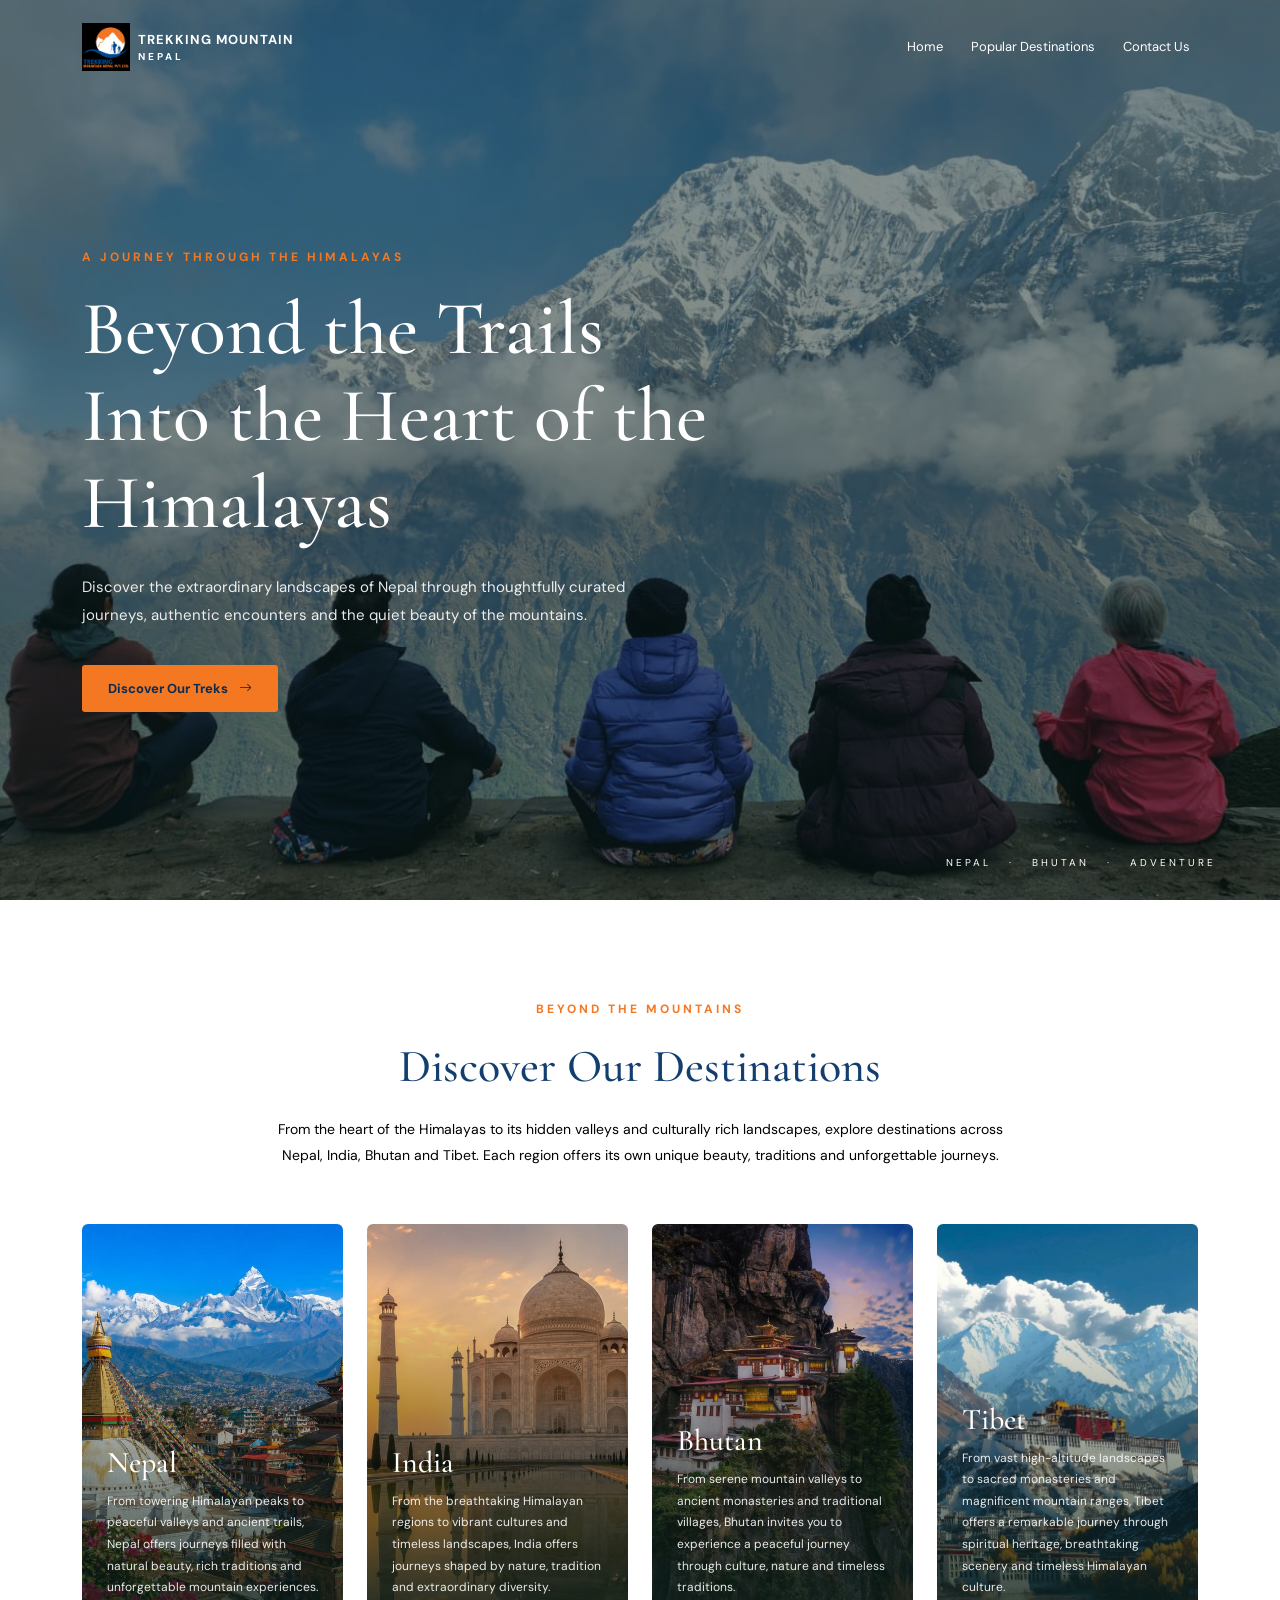
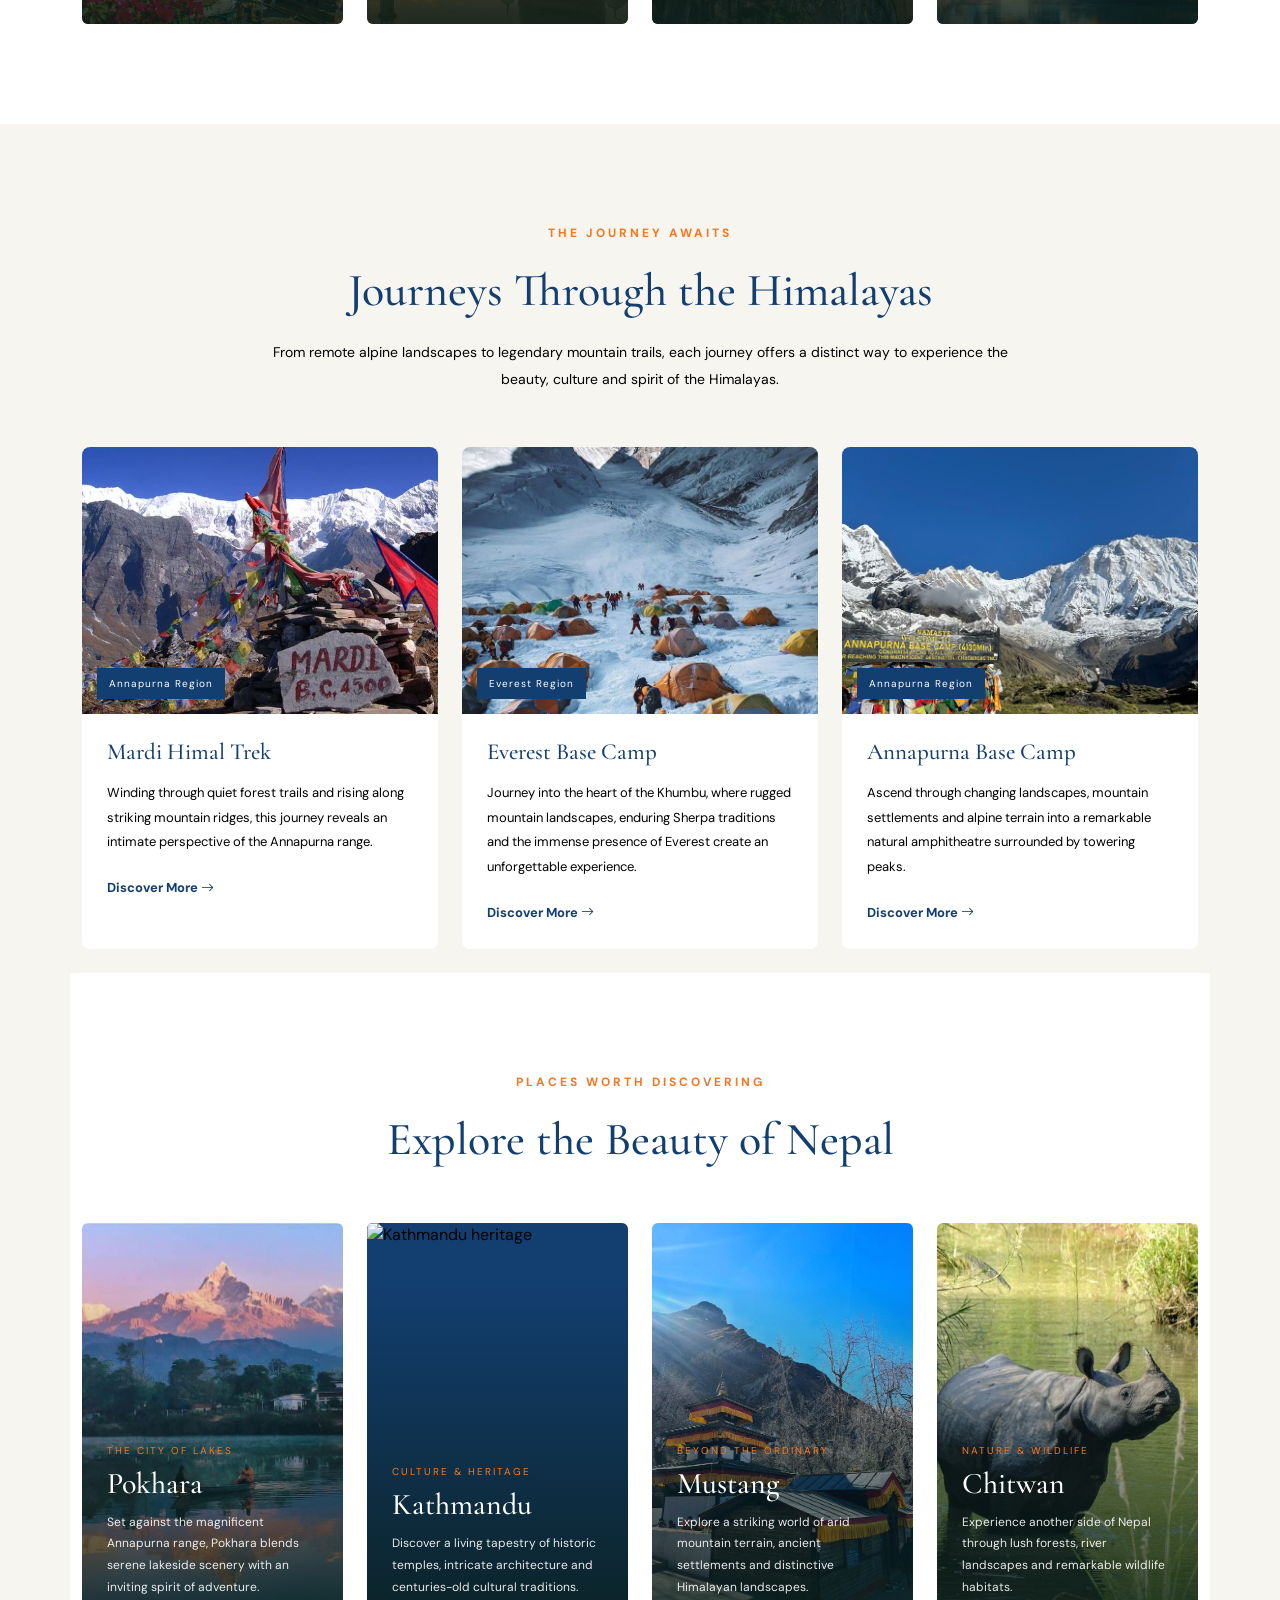
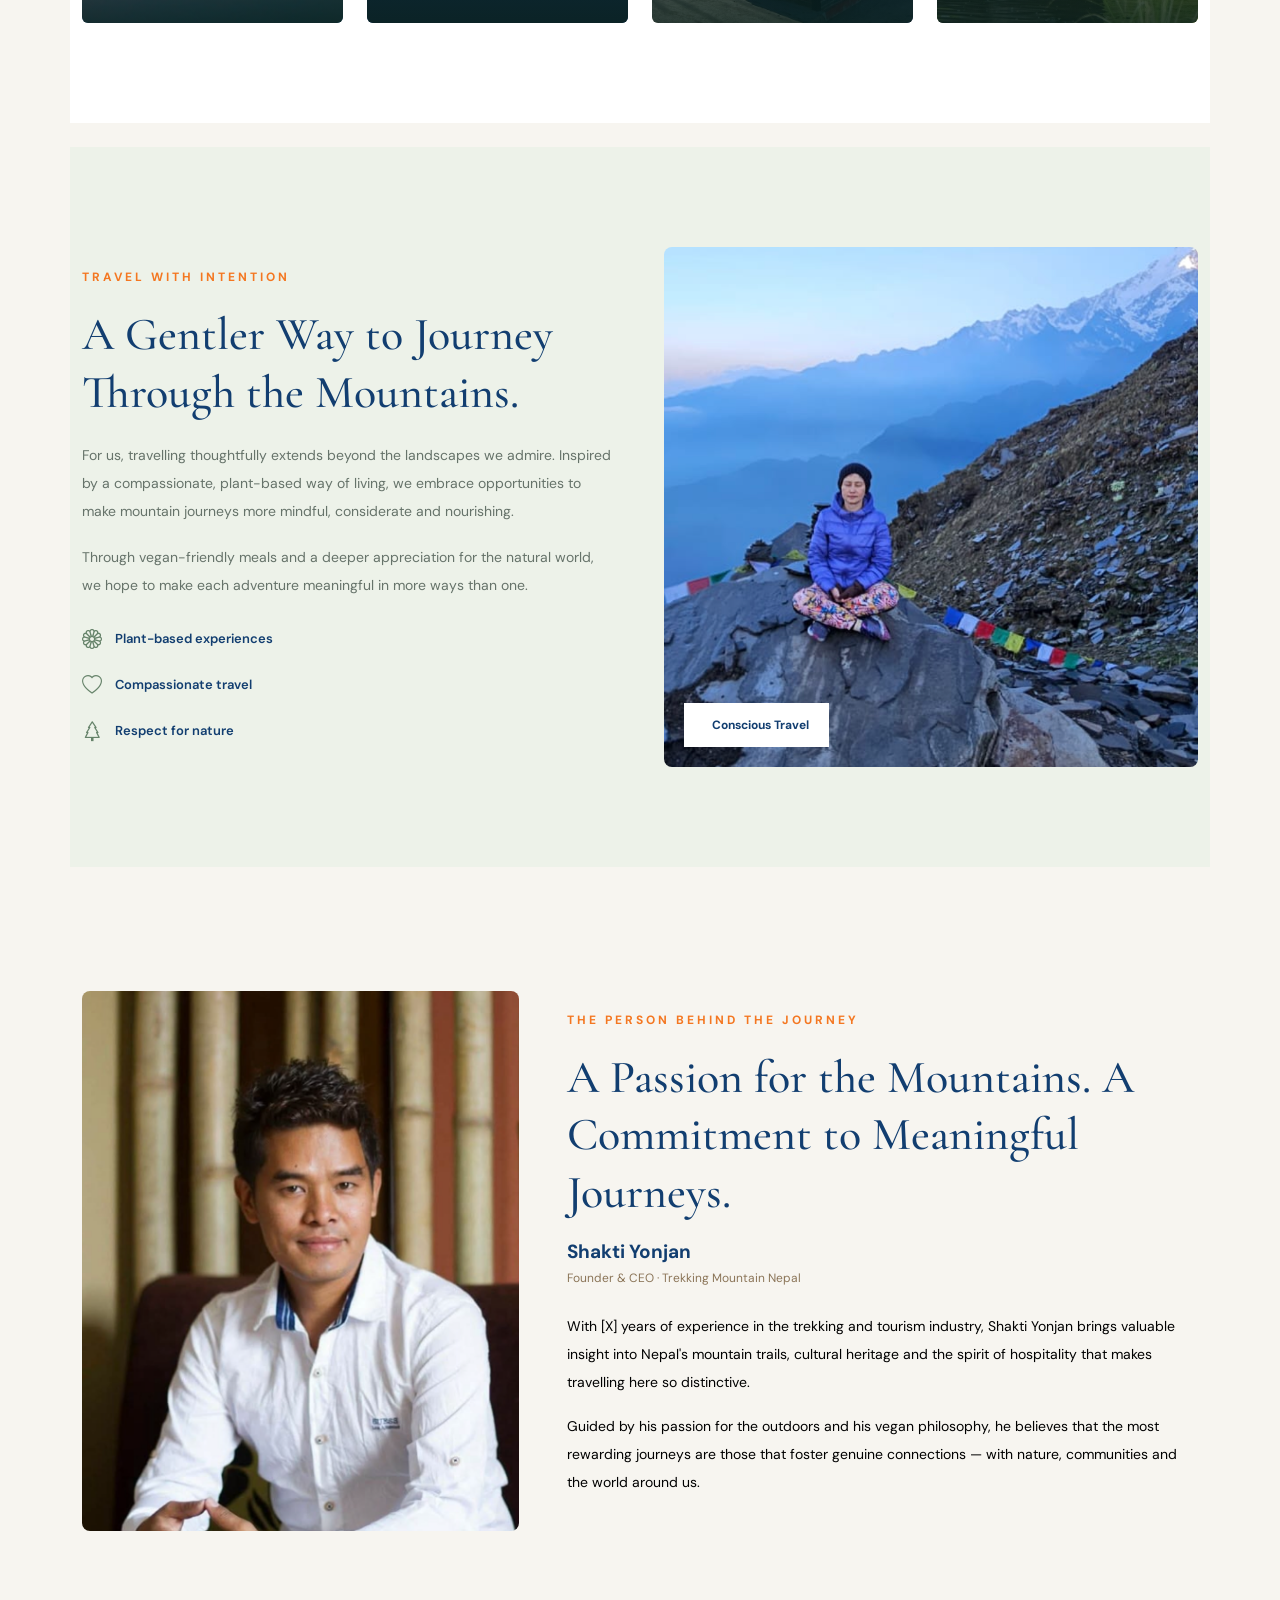
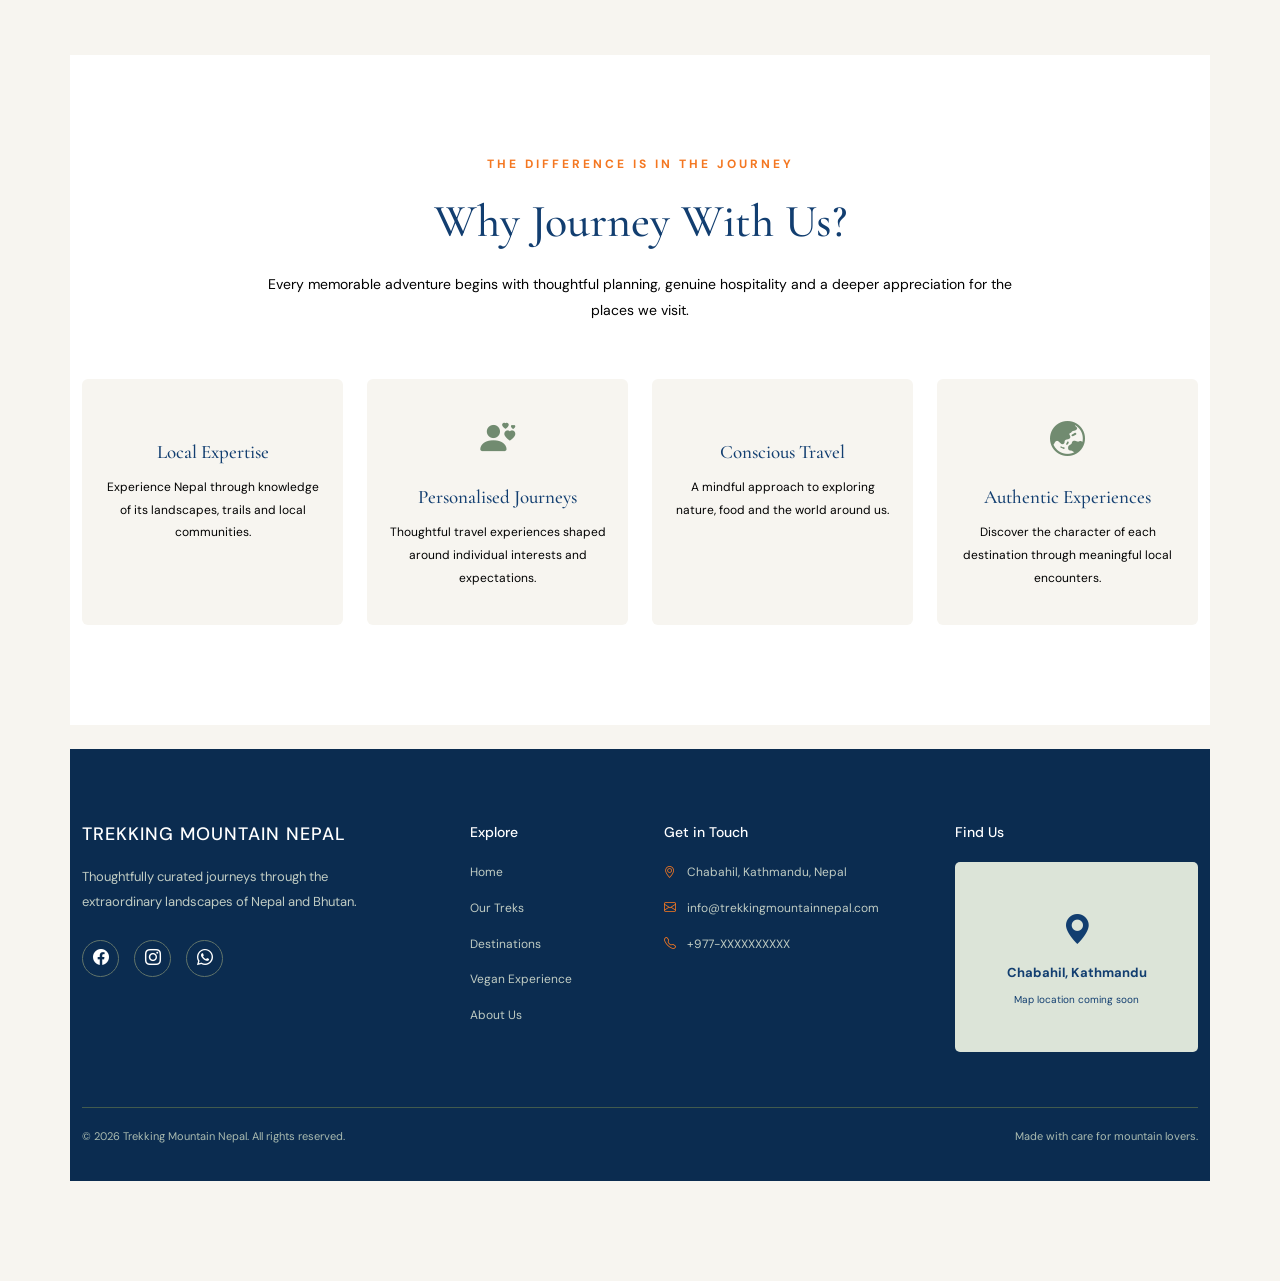
==== index.html @ 205a2567 "feat: Home page and destination page added" ====
<!DOCTYPE html>
<html lang="en">
<head>
    <meta charset="UTF-8">
    <meta name="viewport" content="width=device-width, initial-scale=1.0">

    <title>Trekking Mountain Nepal | Himalayan Adventures</title>

    <!-- Google Fonts -->
    <link rel="preconnect" href="https://fonts.googleapis.com">
    <link rel="preconnect" href="https://fonts.gstatic.com" crossorigin>

    <!-- <link href="https://fonts.googleapis.com/css2?family=Lora:ital,wght@0,400;0,500;0,600;0,700;1,400&family=Source+Sans+3:wght@400;500;600;700&display=swap" rel="stylesheet"> -->
    <link href="https://fonts.googleapis.com/css2?family=Cormorant+Garamond:wght@400;500;600;700&family=DM+Sans:wght@400;500;600;700&display=swap" rel="stylesheet">
    <!-- Bootstrap CSS -->
    <link href="https://cdn.jsdelivr.net/npm/bootstrap@5.3.3/dist/css/bootstrap.min.css" rel="stylesheet">

    <!-- Bootstrap Icons -->
    <link href="https://cdn.jsdelivr.net/npm/bootstrap-icons@1.11.3/font/bootstrap-icons.min.css" rel="stylesheet">

    <!-- Custom CSS -->
    <link rel="stylesheet" href="style.css">
</head>

<body>

    <!-- ================= NAVBAR ================= -->

    <nav class="navbar navbar-expand-lg main-navbar fixed-top">
        <div class="container">

            <!-- Logo -->
            <a class="navbar-brand d-flex align-items-center gap-2" href="#home">

                <!-- Replace this image with your logo -->
                <img src="images/logo.png"
                     alt="Trekking Mountain Nepal logo"
                     class="navbar-logo"
                     onerror="this.style.display='none'">

                <div class="brand-text">
                    <span>TREKKING MOUNTAIN</span>
                    <small>NEPAL</small>
                </div>

            </a>

            <!-- Mobile navbar button -->
            <button class="navbar-toggler"
                    type="button"
                    data-bs-toggle="collapse"
                    data-bs-target="#navbarMenu"
                    aria-controls="navbarMenu"
                    aria-expanded="false"
                    aria-label="Toggle navigation">

                <span class="navbar-toggler-icon"></span>

            </button>

            <!-- Navbar links -->
            <div class="collapse navbar-collapse" id="navbarMenu">

                <ul class="navbar-nav ms-auto align-items-lg-center">

                    <li class="nav-item">
                        <a class="nav-link" href="#home">Home</a>
                    </li>

                    <li class="nav-item">
                        <a class="nav-link" href="/destinations.html">Popular Destinations</a>
                    </li>

                    <!-- <li class="nav-item">
                        <a class="nav-link" href="#vegan">Vegan Experience</a>
                    </li> -->

                    <!-- <li class="nav-item">
                        <a class="nav-link" href="#about">About</a>
                    </li> -->

                    <li class="nav-item">
                        <a class="nav-link" href="#contact">Contact Us</a>
                    </li>

                </ul>

            </div>

        </div>
    </nav>


    <!-- ================= HERO SECTION ================= -->

    <section class="hero-section" id="home">

        <!-- Hero background image is controlled from style.css -->

        <!-- Moving clouds -->
        <div class="cloud cloud-one"></div>
        <div class="cloud cloud-two"></div>
        <div class="cloud cloud-three"></div>

        <div class="hero-content container">

            <p class="hero-subtitle">
                A JOURNEY THROUGH THE HIMALAYAS
            </p>

            <h1>
                Beyond the Trails<br>
                Into the Heart of the Himalayas
            </h1>

            <p class="hero-description">
                Discover the extraordinary landscapes of Nepal through
                thoughtfully curated journeys, authentic encounters
                and the quiet beauty of the mountains.
            </p>

            <a href="#treks" class="btn hero-button">
                Discover Our Treks
                <i class="bi bi-arrow-right"></i>
            </a>

        </div>

        <div class="hero-bottom-text">
            NEPAL &nbsp; · &nbsp; BHUTAN &nbsp; · &nbsp; ADVENTURE
        </div>

    </section>

    <!-- ================= Countries ================= -->

    <section class="section-padding destinations-section" id="destinations">

        <div class="container">

            <div class="section-heading text-center">

                <p class="section-label">BEYOND THE MOUNTAINS </p>

                <h2>Discover Our Destinations</h2>

                 <p class="section-description">
                  From the heart of the Himalayas to its hidden valleys and culturally rich landscapes, explore destinations across Nepal, India, Bhutan and Tibet. Each region offers its own unique beauty, traditions and unforgettable journeys.

            </div>


            <div class="row g-4">

                <!-- Pokhara -->

                <div class="col-md-6 col-lg-3">
                    <div class="destination-card">

                        <img src="/images/nepal.jpg"
                             alt="Pokhara Nepal">

                        <div class="destination-overlay">
                            <!-- <span>THE LAND OF THE HIMALAYAS</span> -->
                            <h3>Nepal</h3>
                            <p>
                                From towering Himalayan peaks to peaceful valleys and ancient trails, Nepal offers journeys filled with natural beauty, rich traditions and unforgettable mountain experiences.

                            </p>
                        </div>

                    </div>
                </div>


                <!-- India -->

                <div class="col-md-6 col-lg-3">
                    <div class="destination-card">

                        <img src="/images/india.jpg"
                             alt="Kathmandu heritage">

                        <div class="destination-overlay">
                            <!-- <span>A LAND OF DIVERSE LANDSCAPES</span> -->
                            <h3>India</h3>
                            <p>
                              From the breathtaking Himalayan regions to vibrant cultures and timeless landscapes, India offers journeys shaped by nature, tradition and extraordinary diversity.
                            </p>
                        </div>

                    </div>
                </div>


                <!-- Bhutan -->

                <div class="col-md-6 col-lg-3">
                    <div class="destination-card">

                        <img src="/images/tigernest.jpg"
                             alt="Mustang landscape">

                        <div class="destination-overlay">
                            <!-- <span>THE KINGDOM OF HAPPINESS</span> -->
                            <h3>Bhutan</h3>
                            <p>
                                From serene mountain valleys to ancient monasteries and traditional villages, Bhutan invites you to experience a peaceful journey through culture, nature and timeless traditions.
                            </p>
                        </div>

                    </div>
                </div>


                <!-- Tibet -->

                <div class="col-md-6 col-lg-3">
                    <div class="destination-card">

                        <img src="/images/tibet.jpg"
                             alt="Tibet landscape">

                        <div class="destination-overlay">
                            <!-- <span>THE ROOF OF THE WORLD</span> -->
                            <h3>Tibet</h3>
                            <p>
                                From vast high-altitude landscapes to sacred monasteries and magnificent mountain ranges, Tibet offers a remarkable journey through spiritual heritage, breathtaking scenery and timeless Himalayan culture.
                            </p>
                        </div>

                    </div>
                </div>

            </div>

        </div>

    </section>

    <!-- ================= TREKKING ROUTES ================= -->

    <section class="section-padding" id="treks">

        <div class="container">

            <div class="section-heading text-center">

                <p class="section-label">THE JOURNEY AWAITS</p>

                <h2>Journeys Through the Himalayas</h2>

                <p class="section-description">
                    From remote alpine landscapes to legendary mountain trails,
                    each journey offers a distinct way to experience the beauty,
                    culture and spirit of the Himalayas.
                </p>

            </div>


            <!-- Trek cards -->

            <div class="row g-4">

                <!-- Mardi Himal -->

                <div class="col-md-6 col-lg-4">
                    <div class="trek-card">
                        <!-- <div class="image" -->
                          
                             <div class="image-wrapper">
                            <img src="/images/mardibc.jpg"
                                 alt="Mardi Himal trekking landscape">
                            <span class="image-tag">Annapurna Region</span>
                            </div>  
                            
                        <div class="trek-content">
                            <h3>Mardi Himal Trek</h3>
                            <p>
                                Winding through quiet forest trails and rising
                                along striking mountain ridges, this journey
                                reveals an intimate perspective of the
                                Annapurna range.
                            </p>
                            <a href="destinations.html" class="text-link">
                                Discover More <i class="bi bi-arrow-right"></i>
                            </a>
                        </div>

                    </div>
                </div>


                <!-- Everest Base Camp -->

                <div class="col-md-6 col-lg-4">
                    <div class="trek-card">

                        <div class="image-wrapper">
                            <img src="/images/everstbc.jpg"
                                 alt="Everest Base Camp mountains">
                            <span class="image-tag">Everest Region</span>
                        </div>

                        <div class="trek-content">
                            <h3>Everest Base Camp</h3>
                            <p>
                                Journey into the heart of the Khumbu, where
                                rugged mountain landscapes, enduring Sherpa
                                traditions and the immense presence of Everest
                                create an unforgettable experience.
                            </p>
                            <a href="destinations.html" class="text-link">
                                Discover More <i class="bi bi-arrow-right"></i>
                            </a>
                        </div>

                    </div>
                </div>


                <!-- Annapurna Base Camp -->

                <div class="col-md-6 col-lg-4">
                    <div class="trek-card">

                        <div class="image-wrapper">
                            <img src="/images//abc.jpg"
                                 alt="Annapurna Base Camp mountains">
                            <span class="image-tag">Annapurna Region</span>
                        </div>

                        <div class="trek-content">
                            <h3>Annapurna Base Camp</h3>
                            <p>
                                Ascend through changing landscapes, mountain
                                settlements and alpine terrain into a remarkable
                                natural amphitheatre surrounded by towering peaks.
                            </p>
                            <a href="destinations.html" class="text-link">
                                Discover More <i class="bi bi-arrow-right"></i>
                            </a>
                        </div>

                    </div>
                </div>


                <!-- Langtang Valley

                <div class="col-md-6 col-lg-4">
                    <div class="trek-card">

                        <div class="image-wrapper">
                            <img src="https://images.unsplash.com/photo-1470770841072-f978cf4d019e?w=900"
                                 alt="Langtang Valley landscape">
                            <span class="image-tag">Langtang Region</span>
                        </div>

                        <div class="trek-content">
                            <h3>Langtang Valley</h3>
                            <p>
                                Follow trails through alpine meadows, traditional
                                settlements and dramatic mountain scenery in
                                one of Nepal's most captivating trekking regions.
                            </p>
                            <a href="#contact" class="text-link">
                                Discover More <i class="bi bi-arrow-right"></i>
                            </a>
                        </div>

                    </div>
                </div>


                 Ghorepani Poon Hill 

                <div class="col-md-6 col-lg-4">
                    <div class="trek-card">

                        <div class="image-wrapper">
                            <img src="https://images.unsplash.com/photo-1500530855697-b586d89ba3ee?w=900"
                                 alt="Poon Hill mountain scenery">
                            <span class="image-tag">Annapurna Region</span>
                        </div>

                        <div class="trek-content">
                            <h3>Ghorepani Poon Hill</h3>
                            <p>
                                Wander through rhododendron forests and charming
                                mountain villages before witnessing the first
                                light illuminate the Himalayan horizon.
                            </p>
                            <a href="#contact" class="text-link">
                                Discover More <i class="bi bi-arrow-right"></i>
                            </a>
                        </div>

                    </div>
                </div>


                Gokyo Lakes 

                <div class="col-md-6 col-lg-4">
                    <div class="trek-card">

                        <div class="image-wrapper">
                            <img src="https://images.unsplash.com/photo-1501785888041-af3ef285b470?w=900"
                                 alt="Beautiful alpine lake landscape">
                            <span class="image-tag">Everest Region</span>
                        </div>

                        <div class="trek-content">
                            <h3>Gokyo Lakes</h3>
                            <p>
                                Discover a remarkable collection of turquoise
                                alpine lakes, glacial landscapes and magnificent
                                panoramas in the heart of the Everest region.
                            </p>
                            <a href="#contact" class="text-link">
                                Discover More <i class="bi bi-arrow-right"></i>
                            </a>
                        </div>

                    </div>
                </div>

            </div>

        </div>
     
    </section> -->



   


    <!-- ================= POPULAR DESTINATIONS ================= -->

    <section class="section-padding destinations-section" id="destinations">

        <div class="container">

            <div class="section-heading text-center">

                <p class="section-label">PLACES WORTH DISCOVERING</p>

                <h2>Explore the Beauty of Nepal</h2>

                <!-- <p class="section-description">
                    Beyond its celebrated trekking trails, Nepal unfolds
                    through ancient cities, tranquil lakes, remarkable
                    landscapes and destinations rich in heritage.
                </p> -->

            </div>


            <div class="row g-4">

                <!-- Pokhara -->

                <div class="col-md-6 col-lg-3">
                    <div class="destination-card">

                        <img src="/images/pkr.jpg"
                             alt="Pokhara Nepal">

                        <div class="destination-overlay">
                            <span>THE CITY OF LAKES</span>
                            <h3>Pokhara</h3>
                            <p>
                                Set against the magnificent Annapurna range,
                                Pokhara blends serene lakeside scenery with
                                an inviting spirit of adventure.
                            </p>
                        </div>

                    </div>
                </div>


                <!-- Kathmandu -->

                <div class="col-md-6 col-lg-3">
                    <div class="destination-card">

                        <img src="https://images.unsplash.com/photo-1605640840605-14ac1855827b?w=900"
                             alt="Kathmandu heritage">

                        <div class="destination-overlay">
                            <span>CULTURE & HERITAGE</span>
                            <h3>Kathmandu</h3>
                            <p>
                                Discover a living tapestry of historic temples,
                                intricate architecture and centuries-old
                                cultural traditions.
                            </p>
                        </div>

                    </div>
                </div>


                <!-- Mustang -->

                <div class="col-md-6 col-lg-3">
                    <div class="destination-card">

                        <img src="/images/mustang.jpg"
                             alt="Mustang landscape">

                        <div class="destination-overlay">
                            <span>BEYOND THE ORDINARY</span>
                            <h3>Mustang</h3>
                            <p>
                                Explore a striking world of arid mountain
                                terrain, ancient settlements and distinctive
                                Himalayan landscapes.
                            </p>
                        </div>

                    </div>
                </div>


                <!-- Chitwan -->

                <div class="col-md-6 col-lg-3">
                    <div class="destination-card">

                        <img src="/images/chitwan.jpg"
                             alt="Chitwan nature">

                        <div class="destination-overlay">
                            <span>NATURE & WILDLIFE</span>
                            <h3>Chitwan</h3>
                            <p>
                                Experience another side of Nepal through
                                lush forests, river landscapes and remarkable
                                wildlife habitats.
                            </p>
                        </div>

                    </div>
                </div>

            </div>

        </div>

    </section>

    <!-- ================= VEGAN EXPERIENCE ================= -->

    <section class="vegan-section section-padding" id="vegan">

        <div class="container">

            <div class="row align-items-center g-5">



                <div class="col-lg-6">

                    <div class="vegan-content">

                        <p class="section-label">TRAVEL WITH INTENTION</p>

                        <h2>A Gentler Way to Journey Through the Mountains.</h2>

                        <p>
                            For us, travelling thoughtfully extends beyond
                            the landscapes we admire. Inspired by a
                            compassionate, plant-based way of living, we
                            embrace opportunities to make mountain journeys
                            more mindful, considerate and nourishing.
                        </p>

                        <p>
                            Through vegan-friendly meals and a deeper
                            appreciation for the natural world, we hope
                            to make each adventure meaningful in more ways
                            than one.
                        </p>

                        <div class="vegan-features">

                            <div>
                                <i class="bi bi-flower1"></i>
                                <span>Plant-based experiences</span>
                            </div>

                            <div>
                                <i class="bi bi-heart"></i>
                                <span>Compassionate travel</span>
                            </div>

                            <div>
                                <i class="bi bi-tree"></i>
                                <span>Respect for nature</span>
                            </div>

                        </div>

                    </div>

                </div>

                               <div class="col-lg-6">

                    <div class="vegan-image-wrapper">
                        <img src="/images/vegan.jpg"
                             alt="Fresh plant-based meal">

                        <div class="vegan-image-note">
                            <i class="bi bi-leaf"></i>
                            Conscious Travel
                        </div>
                    </div>

                </div>

            </div>

        </div>

    </section>


    <!-- ================= ABOUT THE CEO ================= -->

    <section class="section-padding about-section" id="about">

        <div class="container">

            <div class="row align-items-center g-5">

                <div class="col-lg-5">

                    <!-- Replace with CEO's actual photo -->
                    <div class="ceo-image-wrapper">

                        <img src="images/shakti.jpg"
                             alt="Shakti Yonjan - Founder and CEO"
                             onerror="this.src='https://images.unsplash.com/photo-1500648767791-00dcc994a43e?w=900'">

                    </div>

                </div>


                <div class="col-lg-7">

                    <div class="about-content">

                        <p class="section-label">THE PERSON BEHIND THE JOURNEY</p>

                        <h2>A Passion for the Mountains. A Commitment to Meaningful Journeys.</h2>

                        <h4>Shakti Yonjan</h4>

                        <span class="ceo-role">Founder & CEO · Trekking Mountain Nepal</span>

                        <p>
                            With [X] years of experience in the trekking
                            and tourism industry, Shakti Yonjan brings
                            valuable insight into Nepal's mountain trails,
                            cultural heritage and the spirit of hospitality
                            that makes travelling here so distinctive.
                        </p>

                        <p>
                            Guided by his passion for the outdoors and
                            his vegan philosophy, he believes that the
                            most rewarding journeys are those that foster
                            genuine connections — with nature, communities
                            and the world around us.
                        </p>

                    </div>

                </div>

            </div>

        </div>

    </section>


    <!-- ================= WHY CHOOSE US ================= -->

    <section class="section-padding why-section">

        <div class="container">

            <div class="section-heading text-center">

                <p class="section-label">THE DIFFERENCE IS IN THE JOURNEY</p>

                <h2>Why Journey With Us?</h2>

                <p class="section-description">
                    Every memorable adventure begins with thoughtful
                    planning, genuine hospitality and a deeper
                    appreciation for the places we visit.
                </p>

            </div>


            <div class="row g-4">

                <div class="col-md-6 col-lg-3">

                    <div class="feature-card">
                        <i class="bi bi-mountain"></i>
                        <h4>Local Expertise</h4>
                        <p>
                            Experience Nepal through knowledge of its
                            landscapes, trails and local communities.
                        </p>
                    </div>

                </div>


                <div class="col-md-6 col-lg-3">

                    <div class="feature-card">
                        <i class="bi bi-person-hearts"></i>
                        <h4>Personalised Journeys</h4>
                        <p>
                            Thoughtful travel experiences shaped around
                            individual interests and expectations.
                        </p>
                    </div>

                </div>


                <div class="col-md-6 col-lg-3">

                    <div class="feature-card">
                        <i class="bi bi-leaf"></i>
                        <h4>Conscious Travel</h4>
                        <p>
                            A mindful approach to exploring nature,
                            food and the world around us.
                        </p>
                    </div>

                </div>


                <div class="col-md-6 col-lg-3">

                    <div class="feature-card">
                        <i class="bi bi-globe-asia-australia"></i>
                        <h4>Authentic Experiences</h4>
                        <p>
                            Discover the character of each destination
                            through meaningful local encounters.
                        </p>
                    </div>

                </div>

            </div>

        </div>

    </section>


    <!-- ================= PHOTO GALLERY ================= -->

   <!--
    <section class="section-padding gallery-section">

        <div class="container">

            <div class="section-heading text-center">

                <p class="section-label">MOMENTS FROM THE MOUNTAINS</p>

                <h2>Stories Beyond the Trail</h2>

                <p class="section-description">
                    A glimpse into the landscapes, people and moments
                    that make every journey worth remembering.
                </p>

            </div>


            <div class="gallery-grid">

                <div class="gallery-item gallery-tall">
                    <img src="https://images.unsplash.com/photo-1464822759023-fed622ff2c3b?w=1000"
                         alt="Himalayan mountains">
                </div>

                <div class="gallery-item">
                    <img src="https://images.unsplash.com/photo-1472396961693-142e6e269027?w=900"
                         alt="Nature and wildlife">
                </div>

                <div class="gallery-item">
                    <img src="https://images.unsplash.com/photo-1500534623283-312aade485b7?w=900"
                         alt="Beautiful landscape">
                </div>

                <div class="gallery-item">
                    <img src="https://images.unsplash.com/photo-1470770841072-f978cf4d019e?w=900"
                         alt="Mountain lake">
                </div>

                <div class="gallery-item">
                    <img src="https://images.unsplash.com/photo-1501785888041-af3ef285b470?w=900"
                         alt="Mountain scenery">
                </div>

            </div>

        </div>

    </section> 
   
-->

    <!-- ================= CONTACT SECTION ================= -->

    <!-- <section class="contact-section" id="contact">

        <div class="container">

            <div class="contact-content text-center">

                <p class="section-label">LET THE JOURNEY BEGIN</p>

                <h2>Some Places Are Meant to Be Experienced.</h2>

                <p>
                    Whether the call of the mountains has brought you here
                    or you are simply dreaming of your next adventure,
                    we would be delighted to hear from you.
                </p>

                <a href="mailto:info@trekkingmountainnepal.com"
                   class="btn hero-button">
                    Get in Touch
                    <i class="bi bi-arrow-right"></i>
                </a>

            </div>

        </div>

    </section> -->


    <!-- ================= FOOTER ================= -->

    <footer class="footer-section">

        <div class="container">

            <div class="row g-5">

                <!-- Company information -->

                <div class="col-lg-4">

                    <div class="footer-brand">

                        <h3>TREKKING MOUNTAIN NEPAL</h3>

                        <p>
                            Thoughtfully curated journeys through the
                            extraordinary landscapes of Nepal and Bhutan.
                        </p>

                    </div>

                    <div class="social-links">

                        <a href="#" aria-label="Facebook">
                            <i class="bi bi-facebook"></i>
                        </a>

                        <a href="#" aria-label="Instagram">
                            <i class="bi bi-instagram"></i>
                        </a>

                        <a href="#" aria-label="WhatsApp">
                            <i class="bi bi-whatsapp"></i>
                        </a>

                    </div>

                </div>


                <!-- Quick links -->

                <div class="col-6 col-lg-2">

                    <h5>Explore</h5>

                    <ul class="footer-links">
                        <li><a href="#home">Home</a></li>
                        <li><a href="#treks">Our Treks</a></li>
                        <li><a href="#destinations">Destinations</a></li>
                        <li><a href="#vegan">Vegan Experience</a></li>
                        <li><a href="#about">About Us</a></li>
                    </ul>

                </div>


                <!-- Contact details -->

                <div class="col-6 col-lg-3">

                    <h5>Get in Touch</h5>

                    <ul class="footer-contact">

                        <li>
                            <i class="bi bi-geo-alt"></i>
                            Chabahil, Kathmandu, Nepal
                        </li>

                        <li>
                            <i class="bi bi-envelope"></i>
                            info@trekkingmountainnepal.com
                        </li>

                        <li>
                            <i class="bi bi-telephone"></i>
                            +977-XXXXXXXXXX
                        </li>

                    </ul>

                </div>


                <!-- Dummy map -->

                <div class="col-lg-3">

                    <h5>Find Us</h5>

                    <div class="map-placeholder">

                        <i class="bi bi-geo-alt-fill"></i>

                        <span>Chabahil, Kathmandu</span>

                        <small>Map location coming soon</small>

                    </div>

                </div>

            </div>


            <div class="footer-bottom">

                <p>
                    © <span id="currentYear"></span>
                    Trekking Mountain Nepal. All rights reserved.
                </p>

                <p>Made with care for mountain lovers.</p>

            </div>

        </div>

    </footer>


    <!-- Bootstrap JavaScript -->
    <script src="https://cdn.jsdelivr.net/npm/bootstrap@5.3.3/dist/js/bootstrap.bundle.min.js"></script>

    <!-- Custom JavaScript -->
    <script src="script.js"></script>

</body>
</html>
---- style.css ----
/* =========================================
   1. GENERAL STYLING
========================================= */

:root {
    --mountain-blue: #123E70;
    --trail-orange: #F47721;
    --warm-ivory: #F7F5F0;
    --mist-blue: #E5EDF5;
    --charcoal: #252D35;
    --white: #FFFFFF;

    /* Compatibility with your existing CSS */
    --forest-green: #123E70;
    --dark-green: #0B2C50;
    --sage: #E5EDF5;
    --cream: #F7F5F0;
    --sand: #F47721;
}

* {
    margin: 0;
    padding: 0;
    box-sizing: border-box;
}

html {
    scroll-behavior: smooth;
    scroll-padding-top: 85px;
}

body {
    font-family: 'DM Sans', sans-serif;
    color: var(--text-dark);
    overflow-x: hidden;
}

h1, h2, h3, h4, h5 {
    font-family: 'Cormorant Garamond', serif;
}

img {
    display: block;
    max-width: 100%;
}


/* =========================================
   2. NAVBAR
========================================= */

.main-navbar {
    padding: 18px 0;
    background: transparent;
    backdrop-filter: none;
    transition: all 0.3s ease;
}

.navbar-logo {
    width: 48px;
    height: 48px;
    object-fit: contain;
}

.brand-text {
    display: flex;
    flex-direction: column;
    color: white;
    font-size: 13px;
    font-weight: 700;
    letter-spacing: 1px;
}

.brand-text small {
    font-size: 10px;
    letter-spacing: 3px;
}

.navbar-nav {
    gap: 12px;
}

.navbar .nav-link {
    color: white;
    font-size: 13px;
    transition: color 0.3s ease;
}

.navbar .nav-link:hover {
    color: var(--sand);
}

/* Mobile menu background */
@media (max-width: 991px) {
    .main-navbar .navbar-collapse {
        background: var(--forest-green);
        padding: 15px 20px;
        border-radius: 8px;
        margin-top: 12px;
    }
}
/* Navbar appearance after scrolling */
.main-navbar.scrolled {
    background: var(--mountain-blue);
    backdrop-filter: blur(10px);
    box-shadow:  0 4px 15px rgba(0, 0, 0, 0.1);
    padding: 12px 0;
}

/* =========================================
   3. HERO SECTION
========================================= */

.hero-section {
    min-height: 760px;
    height: 100vh;
    max-height: 950px;

    display: flex;
    align-items: center;

    position: relative;
    overflow: hidden;

    background-image:
        linear-gradient(
            rgba(10, 30, 25, 0.48),
            rgba(10, 30, 25, 0.55)
        ),
        url("/images/hero3.jpg");

    background-size: cover;
    background-position: center;
    background-repeat: no-repeat;
}

.hero-content {
    position: relative;
    z-index: 2;
    color: white;
    padding-top: 60px;
}

.hero-subtitle,
.section-label {
    color: var(--sand);
    font-size: 12px;
    font-weight: 700;
    letter-spacing: 3px;
    margin-bottom: 20px;
}

.hero-content h1 {
    font-size: clamp(42px, 6vw, 76px);
    max-width: 850px;
    line-height: 1.15;
    margin-bottom: 25px;
}

.hero-description {
    max-width: 570px;
    line-height: 1.9;
    color: rgba(255, 255, 255, 0.9);
    font-size: 15px;
    margin-bottom: 35px;
}

.hero-button {
    background: var(--sand);
    color: var(--dark-green);
    border: none;
    padding: 14px 26px;
    border-radius: 3px;
    font-size: 13px;
    font-weight: 700;
    transition: all 0.3s ease;
}

.hero-button:hover {
    background: white;
    color: var(--forest-green);
    transform: translateY(-3px);
}

.hero-button i {
    margin-left: 8px;
}

.hero-bottom-text {
    position: absolute;
    bottom: 30px;
    right: 5%;
    color: white;
    font-size: 10px;
    letter-spacing: 3px;
    z-index: 2;
}


/* =========================================
   4. MOVING CLOUDS
========================================= */

.cloud {
    position: absolute;
    z-index: 1;

    width: 240px;
    height: 65px;

    background: rgba(255, 255, 255, 0.22);
    border-radius: 100px;

    filter: blur(18px);

    pointer-events: none;
}

.cloud-one {
    top: 20%;
    left: -250px;
    animation: moveCloud 55s linear infinite;
}

.cloud-two {
    top: 38%;
    left: -300px;
    width: 320px;
    opacity: 0.7;
    animation: moveCloud 75s linear infinite;
    animation-delay: 10s;
}

.cloud-three {
    top: 13%;
    left: -250px;
    width: 180px;
    opacity: 0.6;
    animation: moveCloud 65s linear infinite;
    animation-delay: 25s;
}

@keyframes moveCloud {
    from {
        transform: translateX(0);
    }

    to {
        transform: translateX(120vw);
    }
}


/* =========================================
   5. COMMON SECTION STYLING
========================================= */

.section-padding {
    padding: 100px 0;
}

.section-heading {
    max-width: 750px;
    margin: 0 auto 55px;
}

.section-heading h2,
.vegan-content h2,
.about-content h2,
.contact-content h2 {
    font-size: clamp(30px, 4vw, 46px);
    line-height: 1.25;
    color: var(--forest-green);
    margin-bottom: 20px;
}

.section-description {
    color: var(--text-light);
    font-size: 14px;
    line-height: 1.9;
}


/* =========================================
   6. TREKKING CARDS
========================================= */

#treks {
    background: var(--cream);
}

.trek-card {
    height: 100%;
    background: white;
    overflow: hidden;
    border-radius: 8px;
    transition: transform 0.3s ease, box-shadow 0.3s ease;
}

.trek-card:hover {
    transform: translateY(-7px);
    box-shadow: 0 15px 35px rgba(0, 0, 0, 0.1);
}

.image-wrapper {
    width: 100%;
    aspect-ratio: 4 / 3;
    position: relative;
    overflow: hidden;
}

.image-wrapper img {
    width: 100%;
    height: 100%;
    object-fit: cover;
    object-position: center;
    transition: transform 0.5s ease;
}

.trek-card:hover .image-wrapper img {
    transform: scale(1.06);
}

.image-tag {
    position: absolute;
    bottom: 15px;
    left: 15px;
    background: var(--forest-green);
    color: white;
    font-size: 10px;
    letter-spacing: 1px;
    padding: 8px 12px;
}

.trek-content {
    padding: 25px;
}

.trek-content h3 {
    color: var(--forest-green);
    font-size: 23px;
    margin-bottom: 14px;
}

.trek-content p {
    color: var(--text-light);
    font-size: 13px;
    line-height: 1.9;
    margin-bottom: 20px;
}

.text-link {
    text-decoration: none;
    color: var(--forest-green);
    font-size: 13px;
    font-weight: 700;
}

.text-link:hover {
    color: #a17c4e;
}


/* =========================================
   7. POPULAR DESTINATIONS
========================================= */

.destinations-section {
    background: white;
}

.destination-card {
    height: 400px;
    position: relative;
    overflow: hidden;
    border-radius: 6px;
    background: var(--forest-green);
}

.destination-card img {
    width: 100%;
    height: 100%;
    object-fit: cover;
    object-position: center;

    transition: transform 0.6s ease;
}

.destination-card:hover img {
    transform: scale(1.08);
}

.destination-overlay {
    position: absolute;
    inset: 0;

    display: flex;
    flex-direction: column;
    justify-content: flex-end;

    padding: 25px;

    background: linear-gradient(
        transparent 15%,
        rgba(10, 30, 25, 0.85) 100%
    );

    color: white;
}

.destination-overlay span {
    font-size: 10px;
    letter-spacing: 2px;
    margin-bottom: 8px;
    color: var(--sand);
}

.destination-overlay h3 {
    font-size: 30px;
    margin-bottom: 10px;
}

.destination-overlay p {
    font-size: 12px;
    line-height: 1.8;
    margin-bottom: 0;
    color: rgba(255, 255, 255, 0.9);
}


/* =========================================
   8. VEGAN EXPERIENCE
========================================= */

.vegan-section {
    background: #edf2e9;
}

.vegan-image-wrapper {
    width: 100%;
    height: 520px;
    position: relative;
    overflow: hidden;
    border-radius: 8px;
}

.vegan-image-wrapper img {
    width: 100%;
    height: 100%;
    object-fit: cover;
}

.vegan-image-note {
    position: absolute;
    bottom: 20px;
    left: 20px;

    padding: 13px 20px;
    background: white;

    color: var(--forest-green);
    font-size: 12px;
    font-weight: 700;
}

.vegan-image-note i {
    margin-right: 8px;
}

.vegan-content p:not(.section-label) {
    color: #66736a;
    font-size: 14px;
    line-height: 2;
    margin-bottom: 18px;
}

.vegan-features {
    display: flex;
    flex-direction: column;
    gap: 16px;
    margin-top: 25px;
}

.vegan-features div {
    display: flex;
    align-items: center;
    gap: 13px;
    color: var(--forest-green);
    font-size: 13px;
    font-weight: 600;
}

.vegan-features i {
    font-size: 20px;
    color: #66836a;
}


/* =========================================
   9. CEO / ABOUT SECTION
========================================= */

.about-section {
    background: var(--cream);
}

.ceo-image-wrapper {
    width: 100%;
    max-width: 450px;
    height: 540px;
    margin: auto;
    overflow: hidden;
    border-radius: 8px;
}

.ceo-image-wrapper img {
    width: 100%;
    height: 100%;
    object-fit: cover;
    object-position: center top;
}

.about-content h4 {
    font-family: "DM Sans", sans-serif;
    font-size: 19px;
    font-weight: 700;
    color: var(--forest-green);
    margin-bottom: 5px;
}

.ceo-role {
    display: block;
    color: #8b7558;
    font-size: 12px;
    margin-bottom: 25px;
}

.about-content p:not(.section-label) {
    color: var(--text-light);
    font-size: 14px;
    line-height: 2;
}


/* =========================================
   10. WHY CHOOSE US
========================================= */

.why-section {
    background: white;
}

.feature-card {
    height: 100%;
    text-align: center;
    padding: 35px 20px;
    background: var(--cream);
    border-radius: 6px;
    transition: transform 0.3s ease;
}

.feature-card:hover {
    transform: translateY(-6px);
}

.feature-card i {
    font-size: 35px;
    color: #718b70;
    display: inline-block;
    margin-bottom: 20px;
}

.feature-card h4 {
    font-size: 19px;
    color: var(--forest-green);
    margin-bottom: 12px;
}

.feature-card p {
    color: var(--text-light);
    font-size: 12px;
    line-height: 1.9;
    margin-bottom: 0;
}


/* =========================================
   11. PHOTO GALLERY
========================================= */

.gallery-section {
    background: var(--cream);
}

.gallery-grid {
    display: grid;
    grid-template-columns: repeat(4, 1fr);
    grid-auto-rows: 220px;
    gap: 15px;
}

.gallery-item {
    overflow: hidden;
    border-radius: 5px;
}

.gallery-item img {
    width: 100%;
    height: 100%;
    object-fit: cover;
    transition: transform 0.5s ease;
}

.gallery-item:hover img {
    transform: scale(1.07);
}

.gallery-tall {
    grid-row: span 2;
}


/* =========================================
   12. CONTACT SECTION
========================================= */

.contact-section {
    padding: 100px 20px;

    background-image:
        linear-gradient(
            rgba(16, 45, 37, 0.83),
            rgba(16, 45, 37, 0.83)
        ),
        url("https://images.unsplash.com/photo-1470770841072-f978cf4d019e?w=1800");

    background-size: cover;
    background-position: center;
    background-attachment: fixed;
}

.contact-content {
    max-width: 750px;
    margin: auto;
    color: white;
}

.contact-content h2 {
    color: white;
}

.contact-content p:not(.section-label) {
    color: rgba(255, 255, 255, 0.85);
    font-size: 14px;
    line-height: 2;
    margin-bottom: 30px;
}




/* =========================================
   13. FOOTER
========================================= */

.footer-section {
    background: var(--dark-green);
    color: white;
    padding: 75px 0 20px;
}

.footer-brand h3 {
    font-family: "DM Sans", sans-serif;
    font-size: 18px;
    letter-spacing: 1px;
    margin-bottom: 20px;
}

.footer-brand p {
    color: #c0ccc3;
    font-size: 13px;
    line-height: 1.9;
    max-width: 320px;
}

.footer-section h5 {
    font-family: "DM Sans", sans-serif;
    font-size: 14px;
    margin-bottom: 22px;
}

.footer-links,
.footer-contact {
    list-style: none;
    padding: 0;
}

.footer-links li,
.footer-contact li {
    margin-bottom: 14px;
    color: #c0ccc3;
    font-size: 12px;
    line-height: 1.8;
}

.footer-links a {
    text-decoration: none;
    color: #c0ccc3;
    transition: color 0.3s ease;
}

.footer-links a:hover {
    color: var(--sand);
}

.footer-contact i {
    color: var(--sand);
    margin-right: 8px;
}

.social-links {
    display: flex;
    gap: 15px;
    margin-top: 25px;
}

.social-links a {
    width: 37px;
    height: 37px;
    border: 1px solid #61746a;
    border-radius: 50%;

    display: flex;
    align-items: center;
    justify-content: center;

    color: white;
    text-decoration: none;
    transition: all 0.3s ease;
}

.social-links a:hover {
    background: var(--sand);
    color: var(--dark-green);
}

.map-placeholder {
    height: 190px;
    width: 100%;
    background: #dce4d8;
    color: var(--forest-green);

    display: flex;
    flex-direction: column;
    align-items: center;
    justify-content: center;
    gap: 10px;

    border-radius: 5px;
    text-align: center;
}

.map-placeholder i {
    font-size: 30px;
}

.map-placeholder span {
    font-size: 13px;
    font-weight: 700;
}

.map-placeholder small {
    font-size: 10px;
}

.footer-bottom {
    border-top: 1px solid #425b4e;
    margin-top: 55px;
    padding-top: 20px;

    display: flex;
    justify-content: space-between;
    gap: 15px;
}

.footer-bottom p {
    color: #aabbb0;
    font-size: 11px;
}


/* =========================================
   14. RESPONSIVE DESIGN
========================================= */

@media (max-width: 991px) {

    .navbar-nav {
        padding-top: 20px;
        gap: 5px;
    }

    .navbar .nav-link {
        padding: 10px 0;
    }

    .hero-section {
        min-height: 700px;
    }

    .gallery-grid {
        grid-template-columns: repeat(2, 1fr);
        grid-auto-rows: 200px;
    }

    .vegan-image-wrapper {
        height: 420px;
    }

}


@media (max-width: 576px) {

    .section-padding {
        padding: 70px 0;
    }

    .hero-section {
        min-height: 650px;
        height: 90vh;
    }

    .hero-content h1 {
        font-size: 39px;
    }

    .hero-description {
        font-size: 13px;
    }

    .hero-bottom-text {
        font-size: 8px;
    }

    .destination-card {
        height: 350px;
    }

    .vegan-image-wrapper {
        height: 350px;
    }

    .ceo-image-wrapper {
        height: 420px;
    }

    .gallery-grid {
        grid-template-columns: repeat(2, 1fr);
        grid-auto-rows: 150px;
        gap: 10px;
    }

    .footer-bottom {
        flex-direction: column;
        text-align: center;
        gap: 5px;
    }

    .contact-section {
        background-attachment: scroll;
    }

}


/* Respect visitors who prefer reduced motion */

@media (prefers-reduced-motion: reduce) {

    *,
    *::before,
    *::after {
        scroll-behavior: auto !important;
        animation-duration: 0.01ms !important;
        animation-iteration-count: 1 !important;
        transition-duration: 0.01ms !important;
    }

}
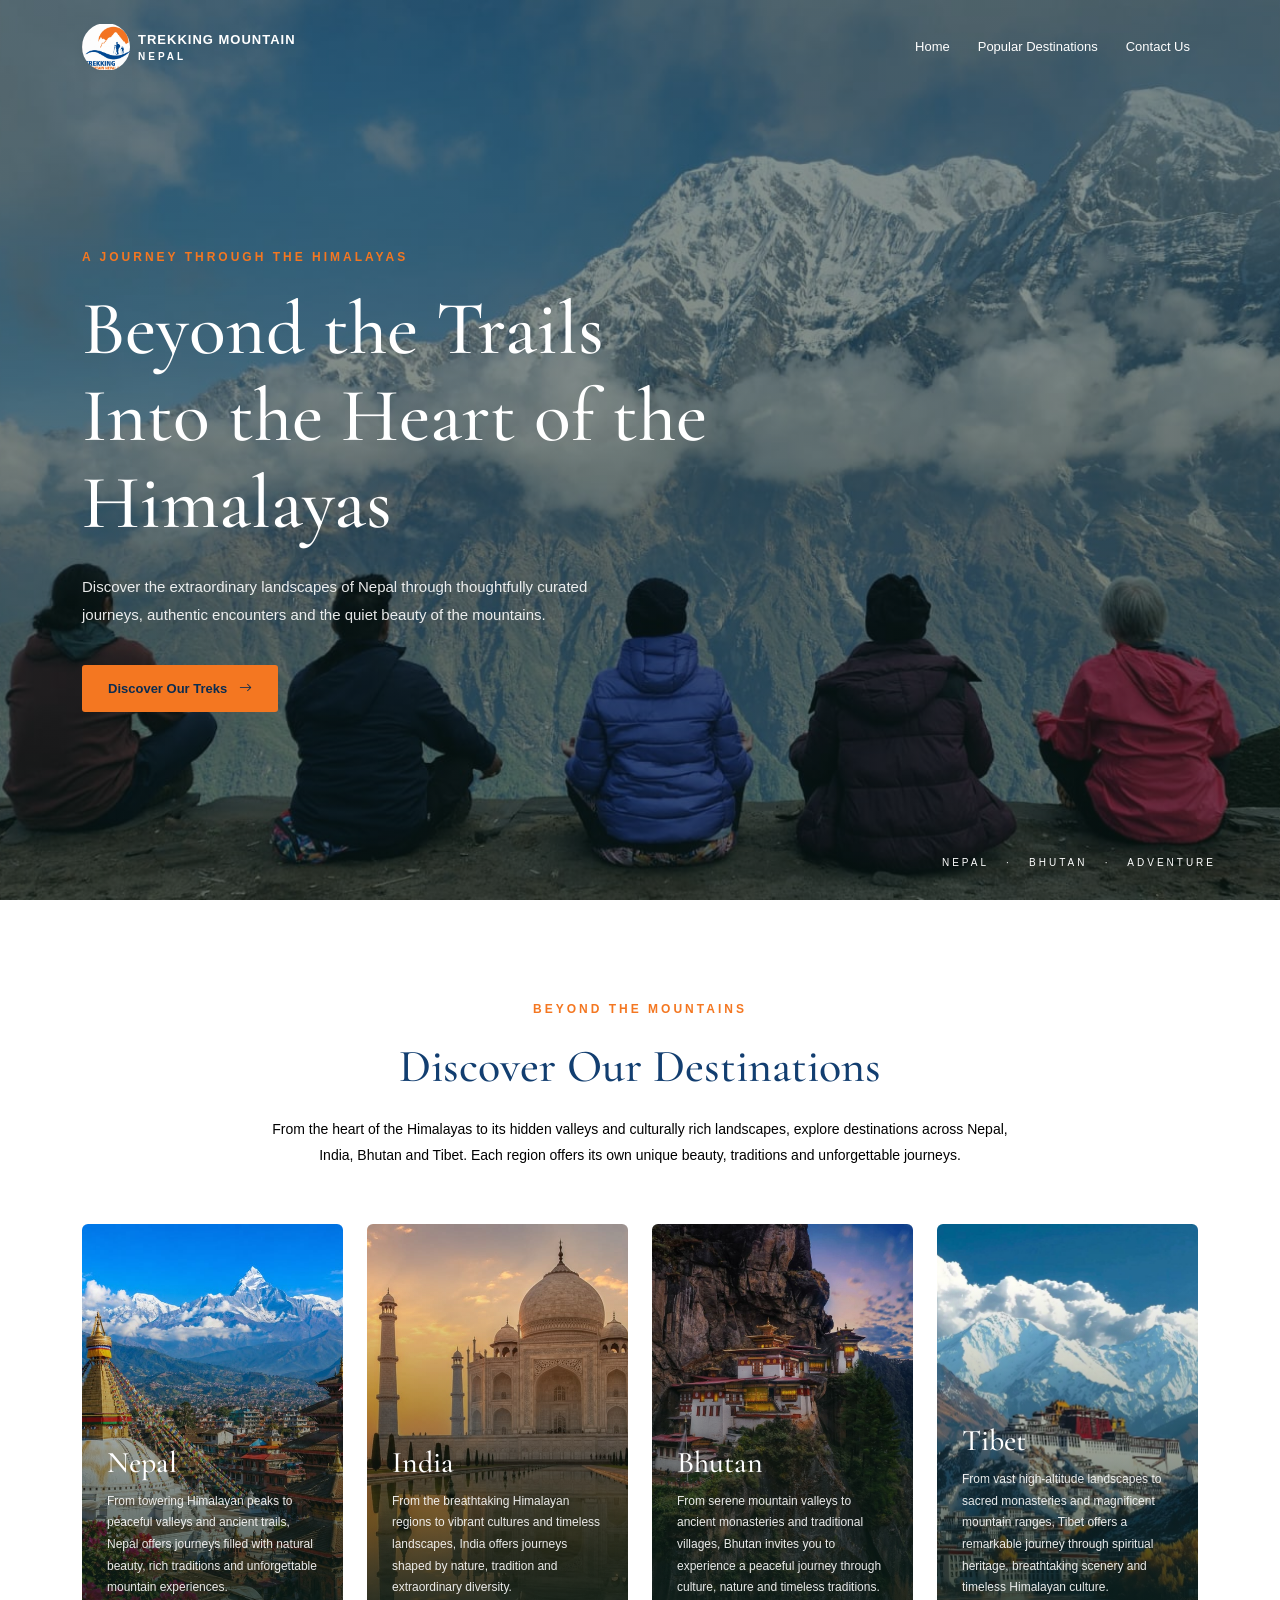
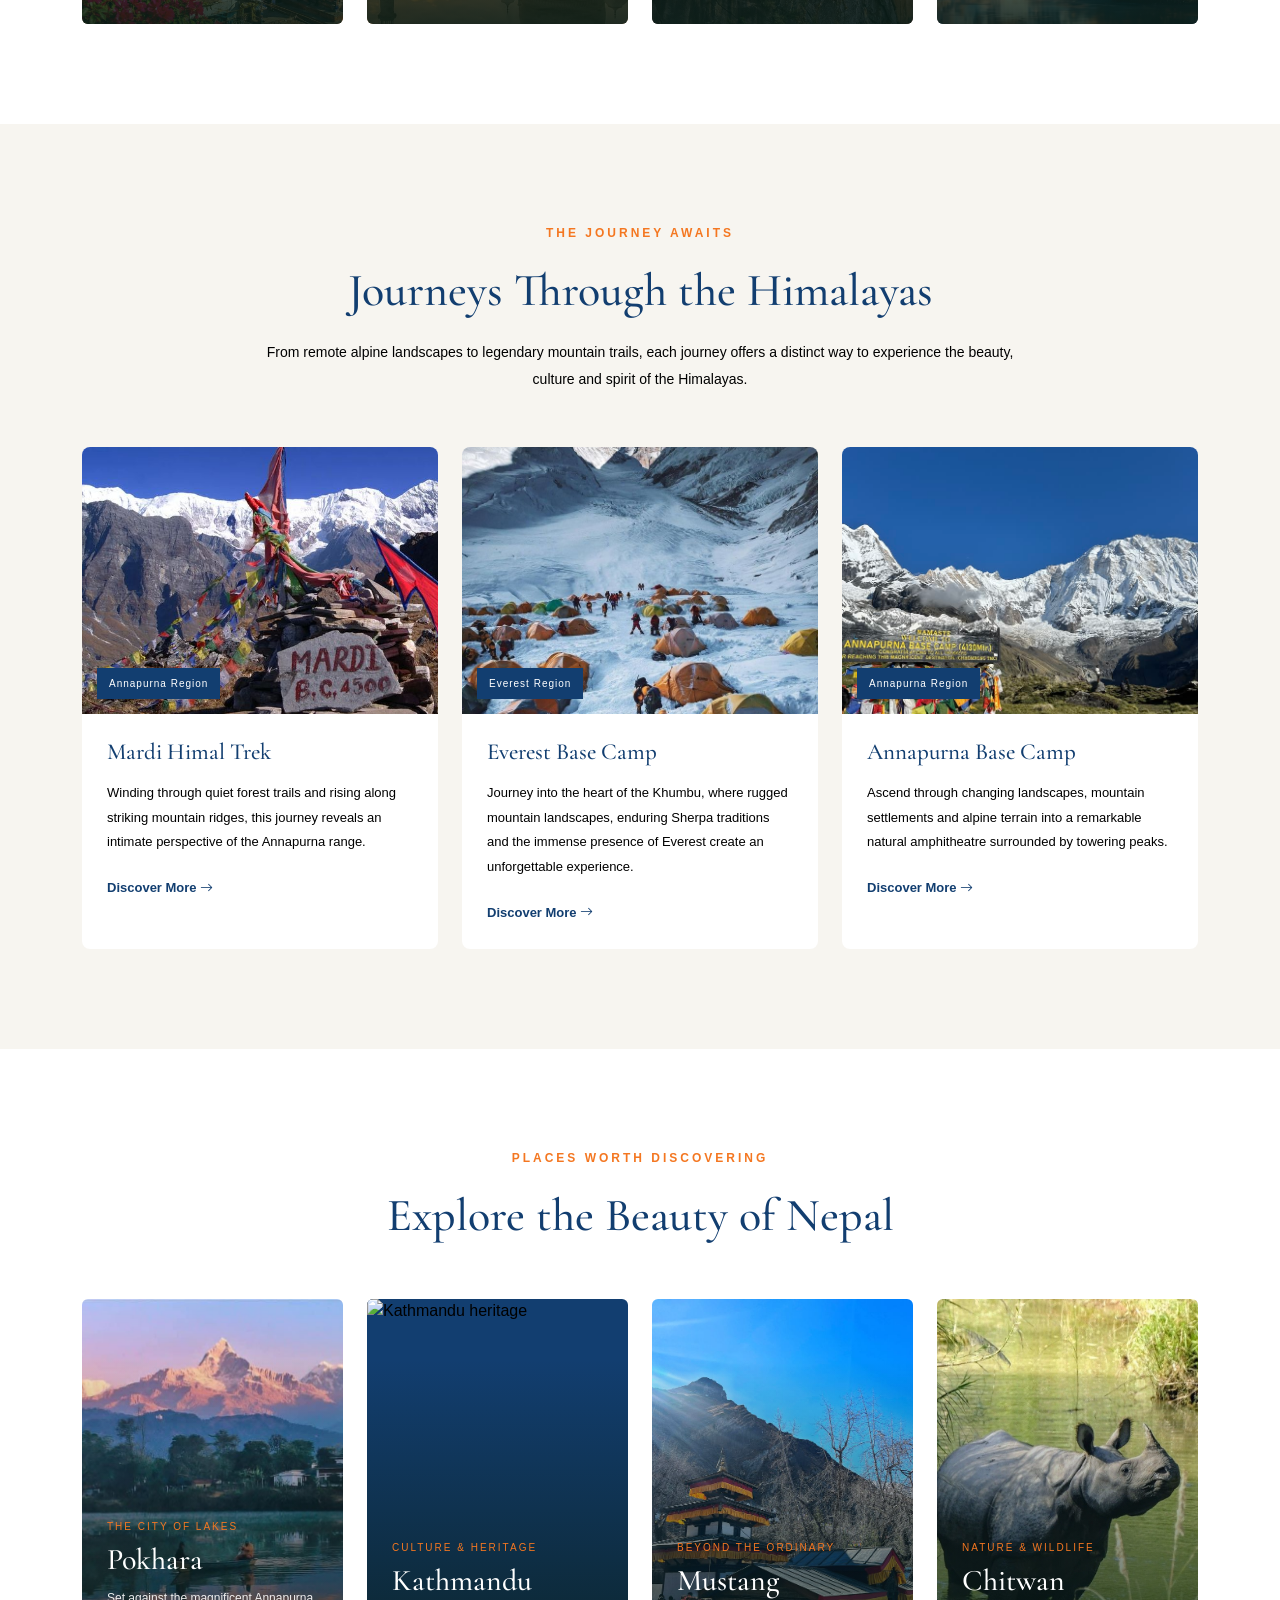
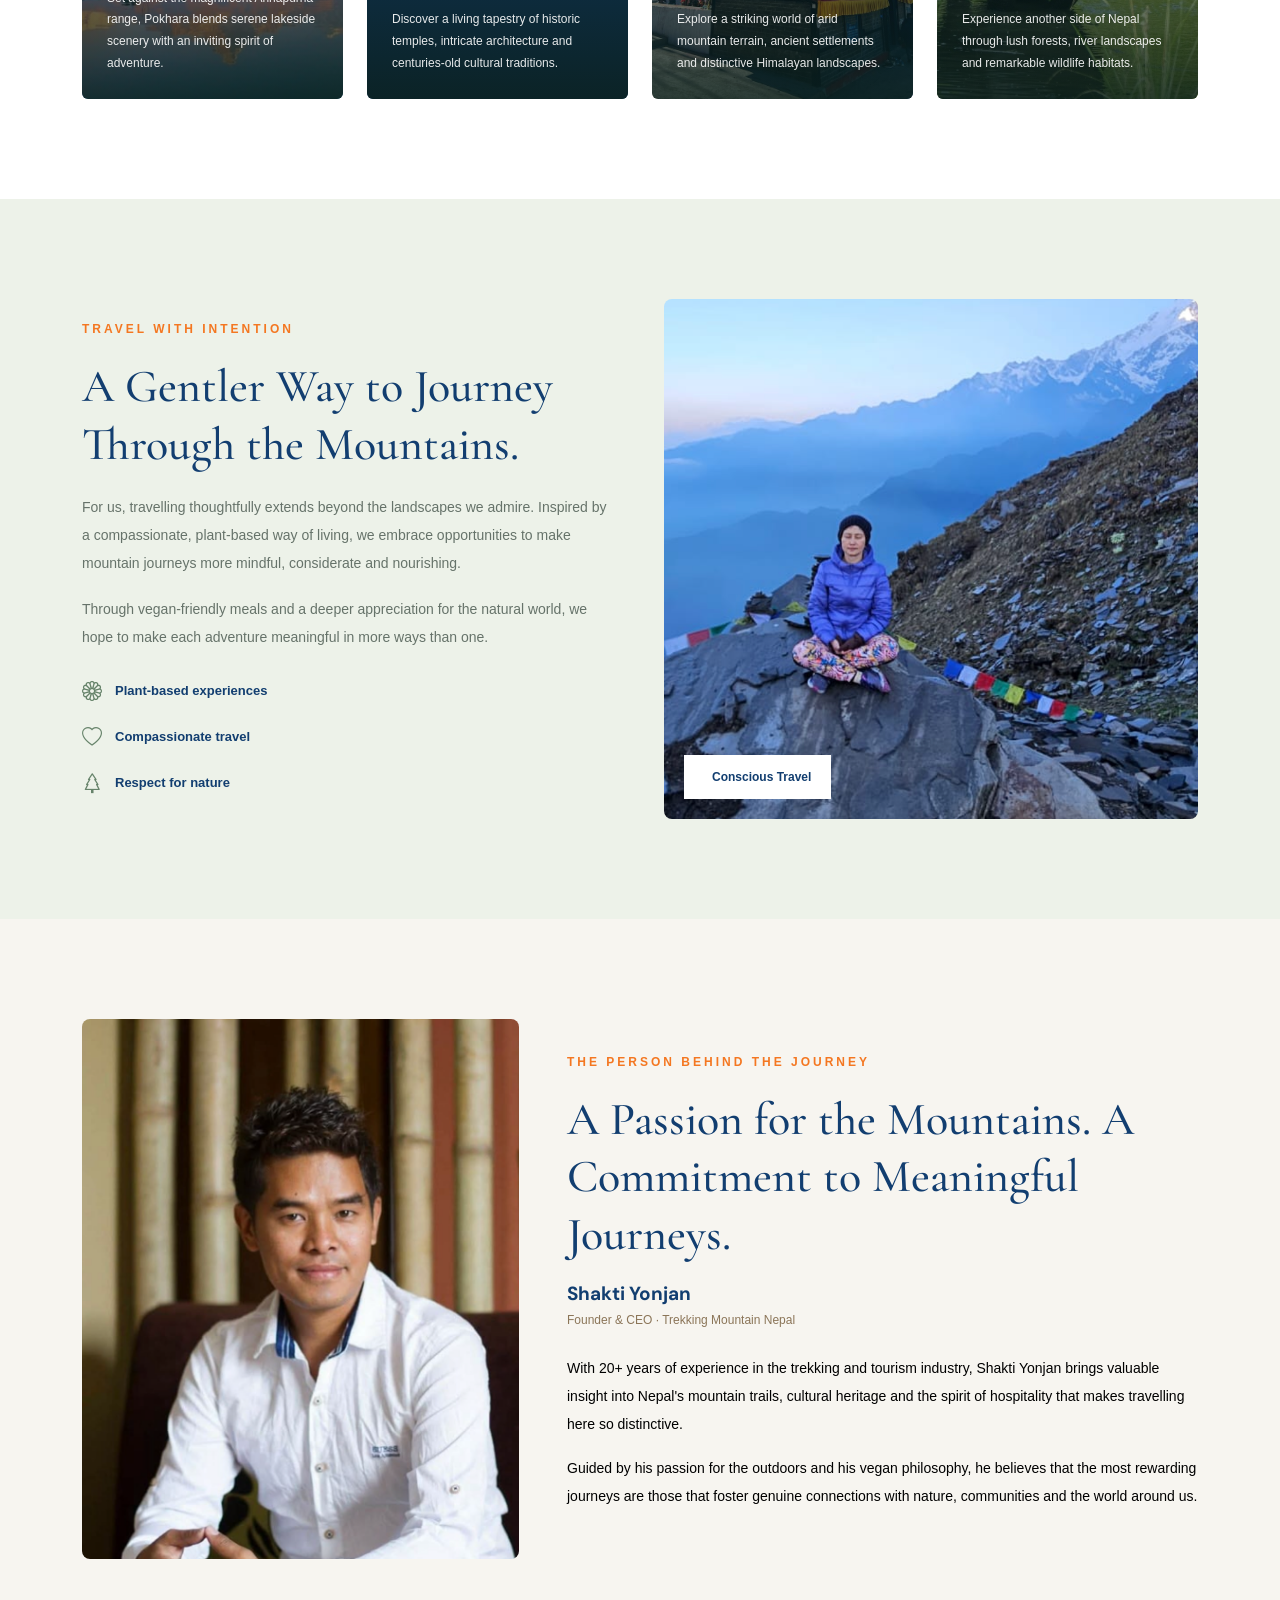
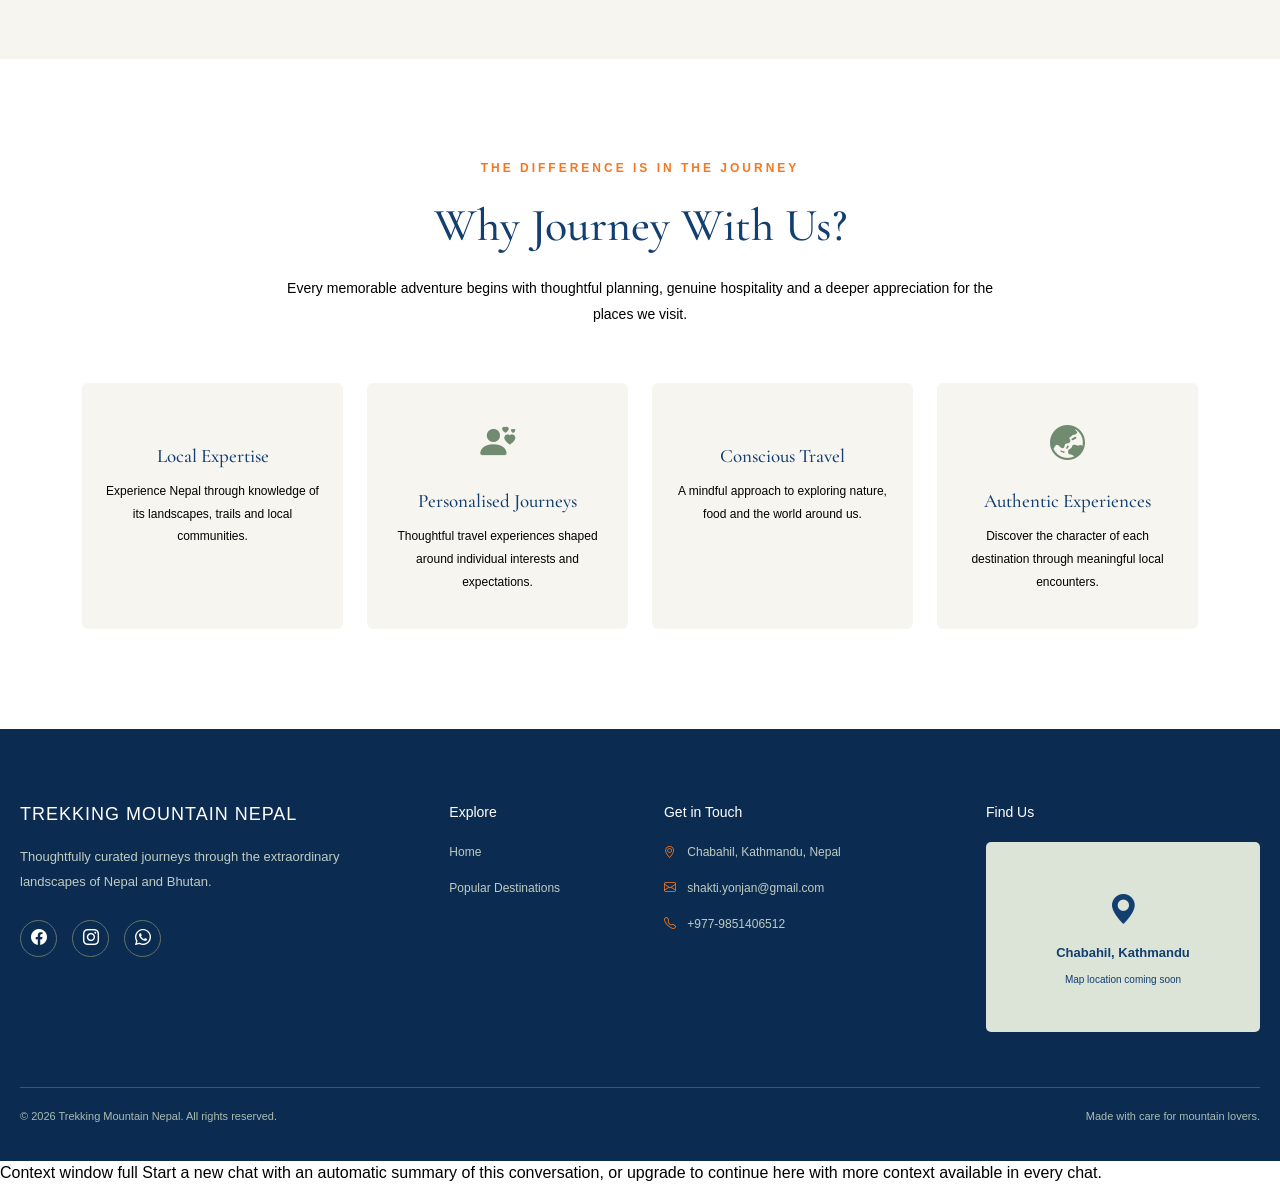
==== commit ce7a7a5a: "feat: finalized website" ====
--- a/index.html
+++ b/index.html
@@ -81,7 +81,7 @@
                     </li> -->
 
                     <li class="nav-item">
-                        <a class="nav-link" href="#contact">Contact Us</a>
+                        <a class="nav-link" href="#footer-container">Contact Us</a>
                     </li>
 
                 </ul>
@@ -99,9 +99,9 @@
         <!-- Hero background image is controlled from style.css -->
 
         <!-- Moving clouds -->
-        <div class="cloud cloud-one"></div>
+        <!-- <div class="cloud cloud-one"></div>
         <div class="cloud cloud-two"></div>
-        <div class="cloud cloud-three"></div>
+        <div class="cloud cloud-three"></div> -->
 
         <div class="hero-content container">
 
@@ -120,7 +120,7 @@
                 and the quiet beauty of the mountains.
             </p>
 
-            <a href="#treks" class="btn hero-button">
+            <a href="/destinations.html" class="btn hero-button">
                 Discover Our Treks
                 <i class="bi bi-arrow-right"></i>
             </a>
@@ -348,91 +348,13 @@
                 </div>
 
 
-                <!-- Langtang Valley
-
-                <div class="col-md-6 col-lg-4">
-                    <div class="trek-card">
-
-                        <div class="image-wrapper">
-                            <img src="https://images.unsplash.com/photo-1470770841072-f978cf4d019e?w=900"
-                                 alt="Langtang Valley landscape">
-                            <span class="image-tag">Langtang Region</span>
-                        </div>
-
-                        <div class="trek-content">
-                            <h3>Langtang Valley</h3>
-                            <p>
-                                Follow trails through alpine meadows, traditional
-                                settlements and dramatic mountain scenery in
-                                one of Nepal's most captivating trekking regions.
-                            </p>
-                            <a href="#contact" class="text-link">
-                                Discover More <i class="bi bi-arrow-right"></i>
-                            </a>
-                        </div>
-
-                    </div>
-                </div>
-
-
-                 Ghorepani Poon Hill 
-
-                <div class="col-md-6 col-lg-4">
-                    <div class="trek-card">
-
-                        <div class="image-wrapper">
-                            <img src="https://images.unsplash.com/photo-1500530855697-b586d89ba3ee?w=900"
-                                 alt="Poon Hill mountain scenery">
-                            <span class="image-tag">Annapurna Region</span>
-                        </div>
-
-                        <div class="trek-content">
-                            <h3>Ghorepani Poon Hill</h3>
-                            <p>
-                                Wander through rhododendron forests and charming
-                                mountain villages before witnessing the first
-                                light illuminate the Himalayan horizon.
-                            </p>
-                            <a href="#contact" class="text-link">
-                                Discover More <i class="bi bi-arrow-right"></i>
-                            </a>
-                        </div>
-
-                    </div>
-                </div>
-
-
-                Gokyo Lakes 
-
-                <div class="col-md-6 col-lg-4">
-                    <div class="trek-card">
-
-                        <div class="image-wrapper">
-                            <img src="https://images.unsplash.com/photo-1501785888041-af3ef285b470?w=900"
-                                 alt="Beautiful alpine lake landscape">
-                            <span class="image-tag">Everest Region</span>
-                        </div>
-
-                        <div class="trek-content">
-                            <h3>Gokyo Lakes</h3>
-                            <p>
-                                Discover a remarkable collection of turquoise
-                                alpine lakes, glacial landscapes and magnificent
-                                panoramas in the heart of the Everest region.
-                            </p>
-                            <a href="#contact" class="text-link">
-                                Discover More <i class="bi bi-arrow-right"></i>
-                            </a>
-                        </div>
-
-                    </div>
-                </div>
+               
 
             </div>
 
         </div>
      
-    </section> -->
+    </section> 
 
 
 
@@ -667,7 +589,7 @@
                         <span class="ceo-role">Founder & CEO · Trekking Mountain Nepal</span>
 
                         <p>
-                            With [X] years of experience in the trekking
+                            With 20+ years of experience in the trekking
                             and tourism industry, Shakti Yonjan brings
                             valuable insight into Nepal's mountain trails,
                             cultural heritage and the spirit of hospitality
@@ -678,7 +600,7 @@
                             Guided by his passion for the outdoors and
                             his vegan philosophy, he believes that the
                             most rewarding journeys are those that foster
-                            genuine connections — with nature, communities
+                            genuine connections with nature, communities
                             and the world around us.
                         </p>
 
@@ -780,8 +702,8 @@
 
     <!-- ================= PHOTO GALLERY ================= -->
 
-   <!--
-    <section class="section-padding gallery-section">
+   
+    <!-- <section class="section-padding gallery-section">
 
         <div class="container">
 
@@ -830,9 +752,8 @@
 
         </div>
 
-    </section> 
+    </section>  -->
    
--->
 
     <!-- ================= CONTACT SECTION ================= -->
 
@@ -869,7 +790,7 @@
 
     <footer class="footer-section">
 
-        <div class="container">
+        <div class="container" id="footer-container">
 
             <div class="row g-5">
 
@@ -915,10 +836,10 @@
 
                     <ul class="footer-links">
                         <li><a href="#home">Home</a></li>
-                        <li><a href="#treks">Our Treks</a></li>
-                        <li><a href="#destinations">Destinations</a></li>
-                        <li><a href="#vegan">Vegan Experience</a></li>
-                        <li><a href="#about">About Us</a></li>
+                        <!-- <li><a href="#treks">Our Treks</a></li> -->
+                        <li><a href="#destinations">Popular Destinations</a></li>
+                        <!-- <li><a href="#vegan">Vegan Experience</a></li> -->
+                        <!-- <li><a href="#about">About Us</a></li> -->
                     </ul>
 
                 </div>
@@ -939,12 +860,12 @@
 
                         <li>
                             <i class="bi bi-envelope"></i>
-                            info@trekkingmountainnepal.com
+                            shakti.yonjan@gmail.com
                         </li>
 
                         <li>
                             <i class="bi bi-telephone"></i>
-                            +977-XXXXXXXXXX
+                            +977-9851406512
                         </li>
 
                     </ul>
@@ -997,3 +918,9 @@
 
 </body>
 </html>
+Context window full
+Start a new chat with an automatic summary of this conversation, or upgrade to continue here with more context available in every chat.
+
+
+
+
--- a/style.css
+++ b/style.css
@@ -1,4 +1,3 @@
-
 /* =========================================
    1. GENERAL STYLING
 ========================================= */
@@ -31,7 +30,7 @@
 }
 
 body {
-    font-family: 'DM Sans', sans-serif;
+    font-family: "Helvetica Neue", Verdana, Helvetica, Arial, sans-serif;
     color: var(--text-dark);
     overflow-x: hidden;
 }
@@ -61,6 +60,7 @@
     width: 48px;
     height: 48px;
     object-fit: contain;
+    border-radius: 50%;
 }
 
 .brand-text {
@@ -663,15 +663,23 @@
 /* =========================================
    13. FOOTER
 ========================================= */
+#footer-container {
+    width: 100%;
+    max-width: none;
+    padding: 0 20px;
+    margin: 0;
+    box-sizing: border-box;
+}
 
 .footer-section {
+    display: flex;
     background: var(--dark-green);
     color: white;
     padding: 75px 0 20px;
 }
 
 .footer-brand h3 {
-    font-family: "DM Sans", sans-serif;
+    font-family: "Helvetica Neue", Verdana, Helvetica, Arial, sans-serif;
     font-size: 18px;
     letter-spacing: 1px;
     margin-bottom: 20px;
@@ -685,7 +693,7 @@
 }
 
 .footer-section h5 {
-    font-family: "DM Sans", sans-serif;
+    font-family: "Helvetica Neue", Verdana, Helvetica, Arial, sans-serif;
     font-size: 14px;
     margin-bottom: 22px;
 }
@@ -787,6 +795,11 @@
 .footer-bottom p {
     color: #aabbb0;
     font-size: 11px;
+}
+.footer-section {
+    width: 100%;
+    max-width: none;
+    margin: 0;
 }
 
 
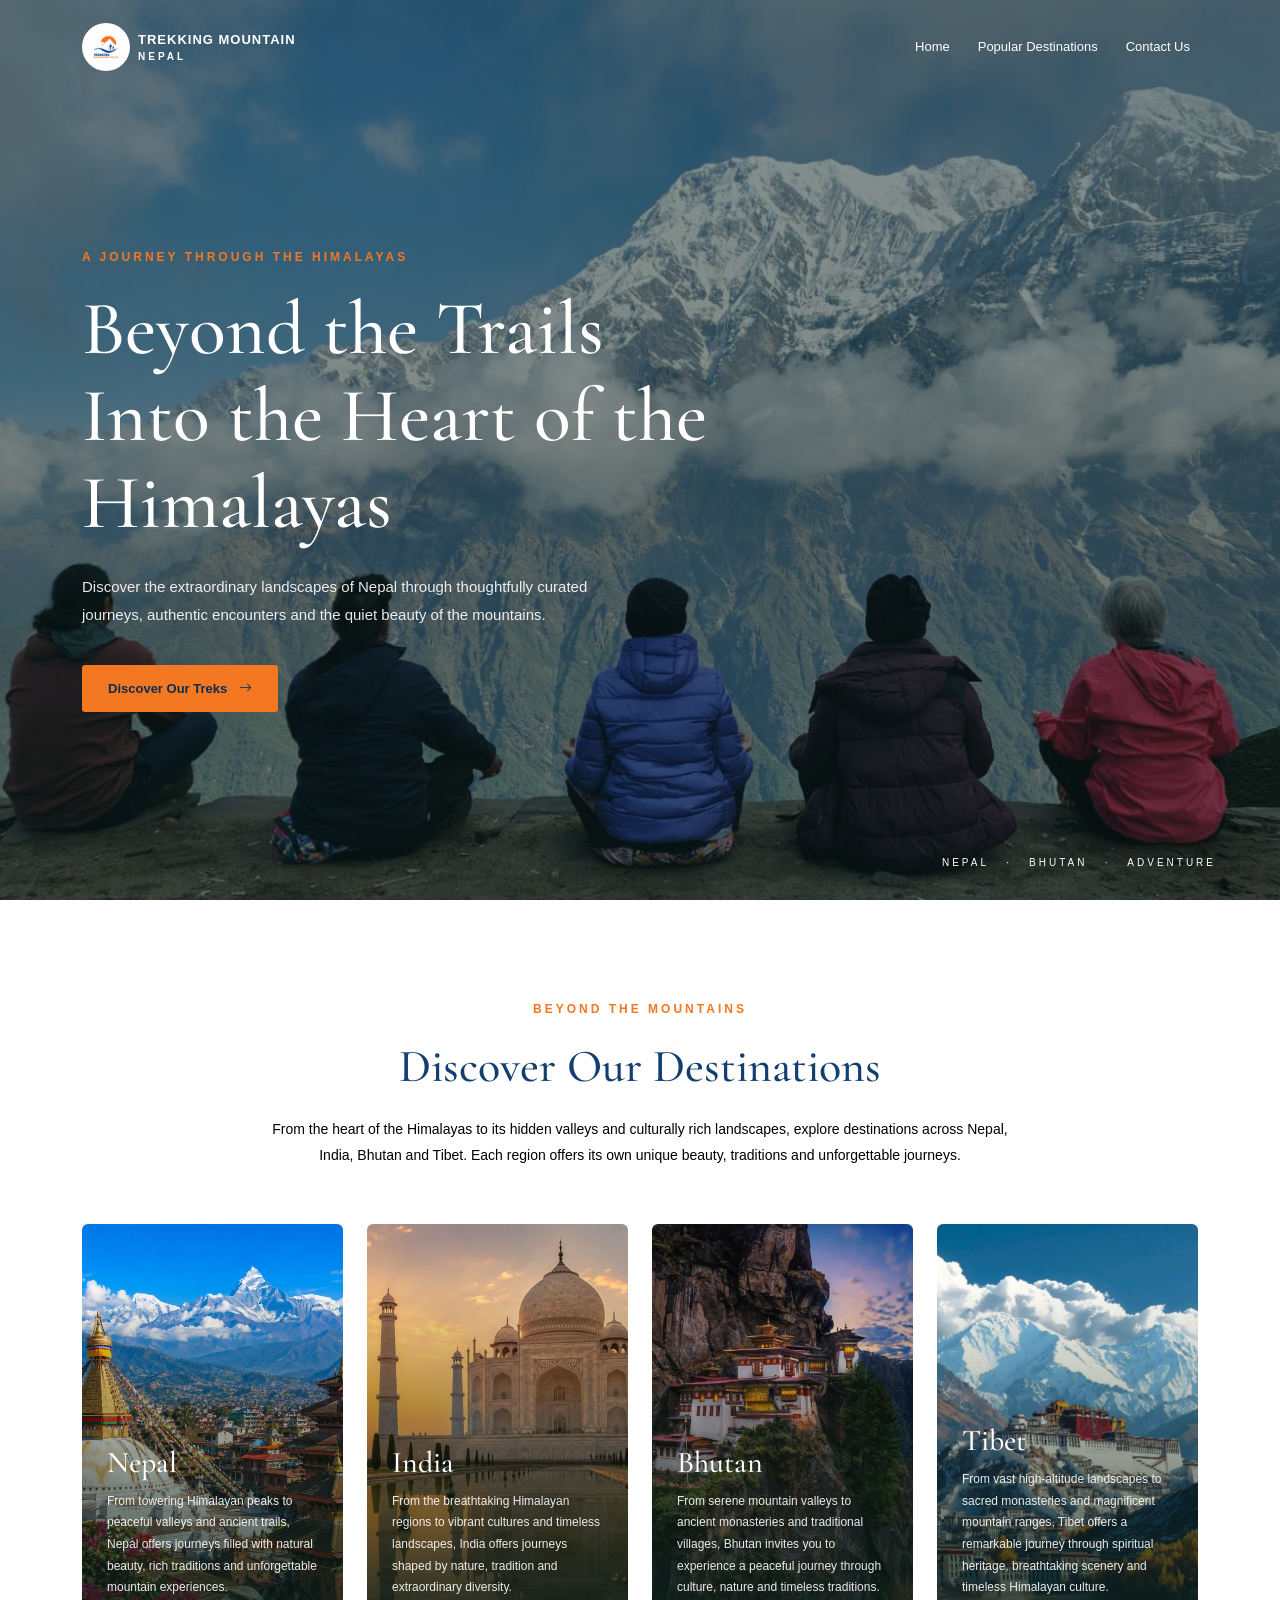
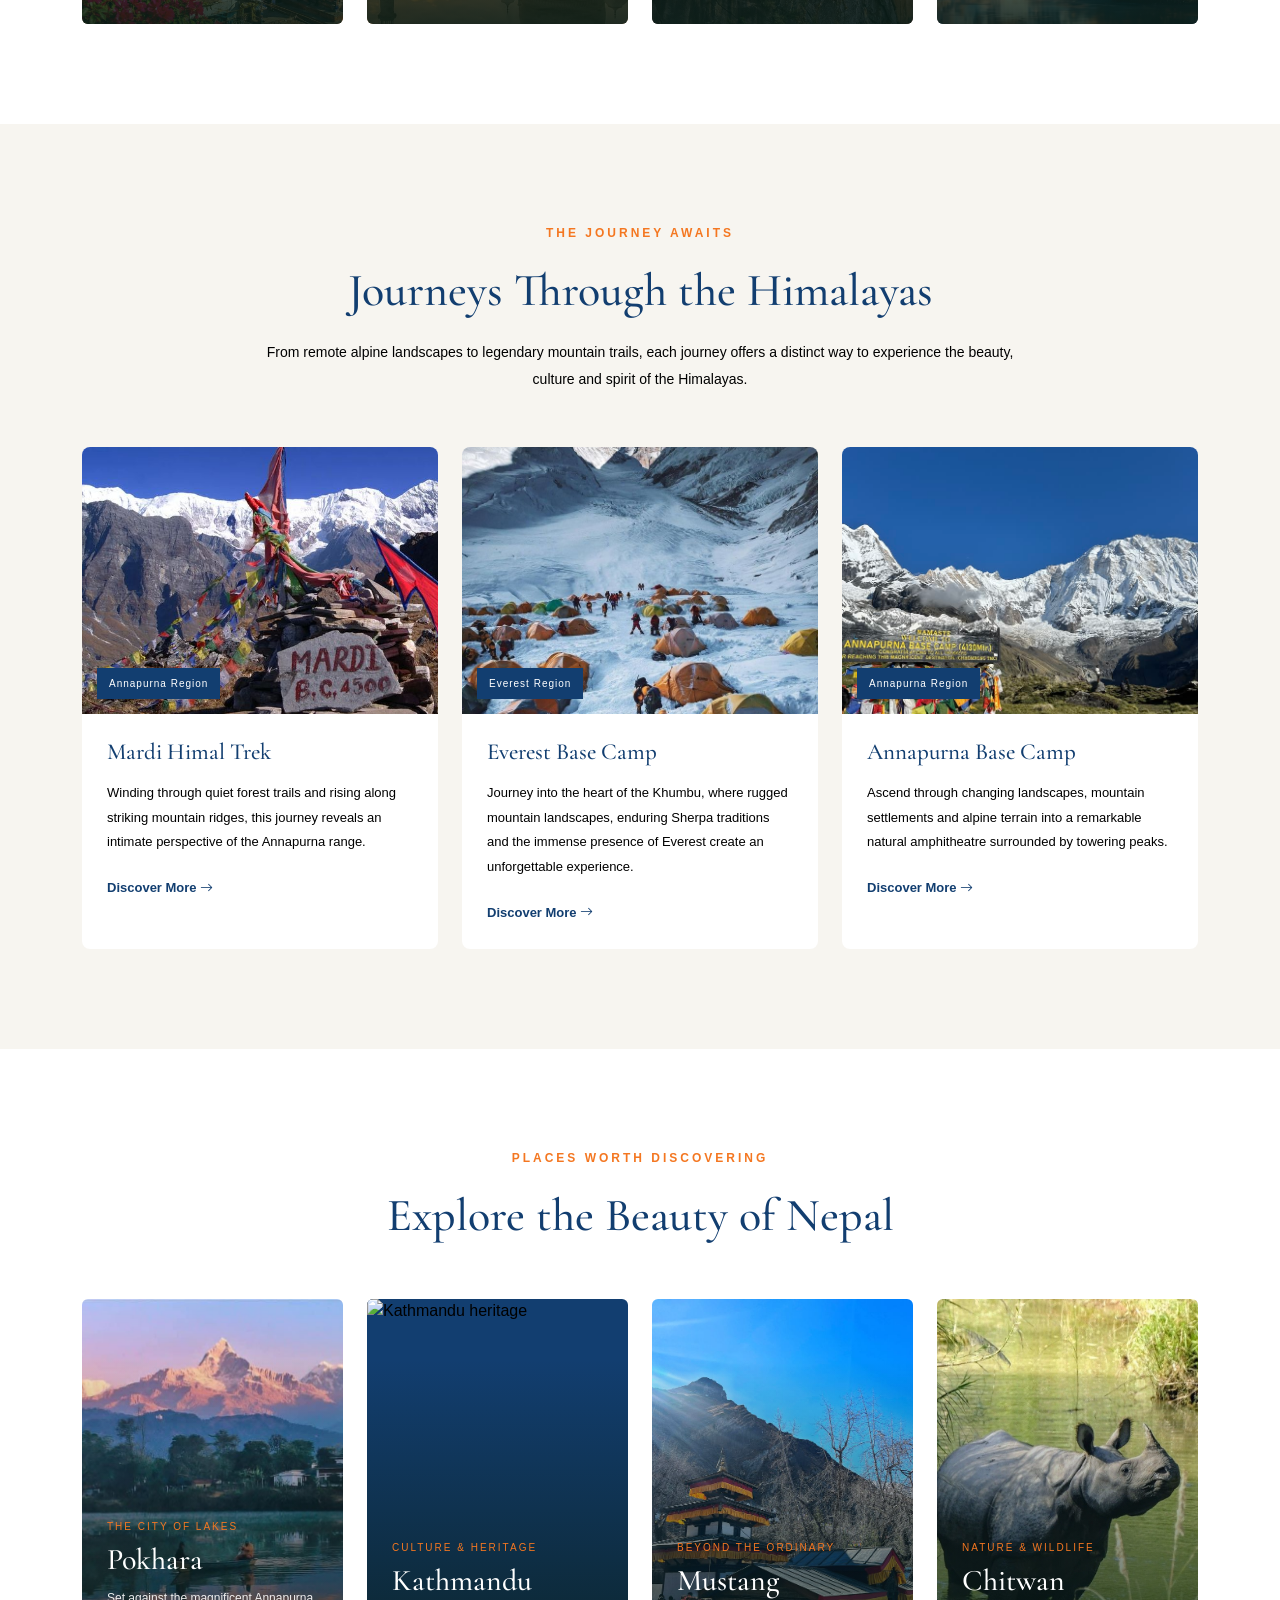
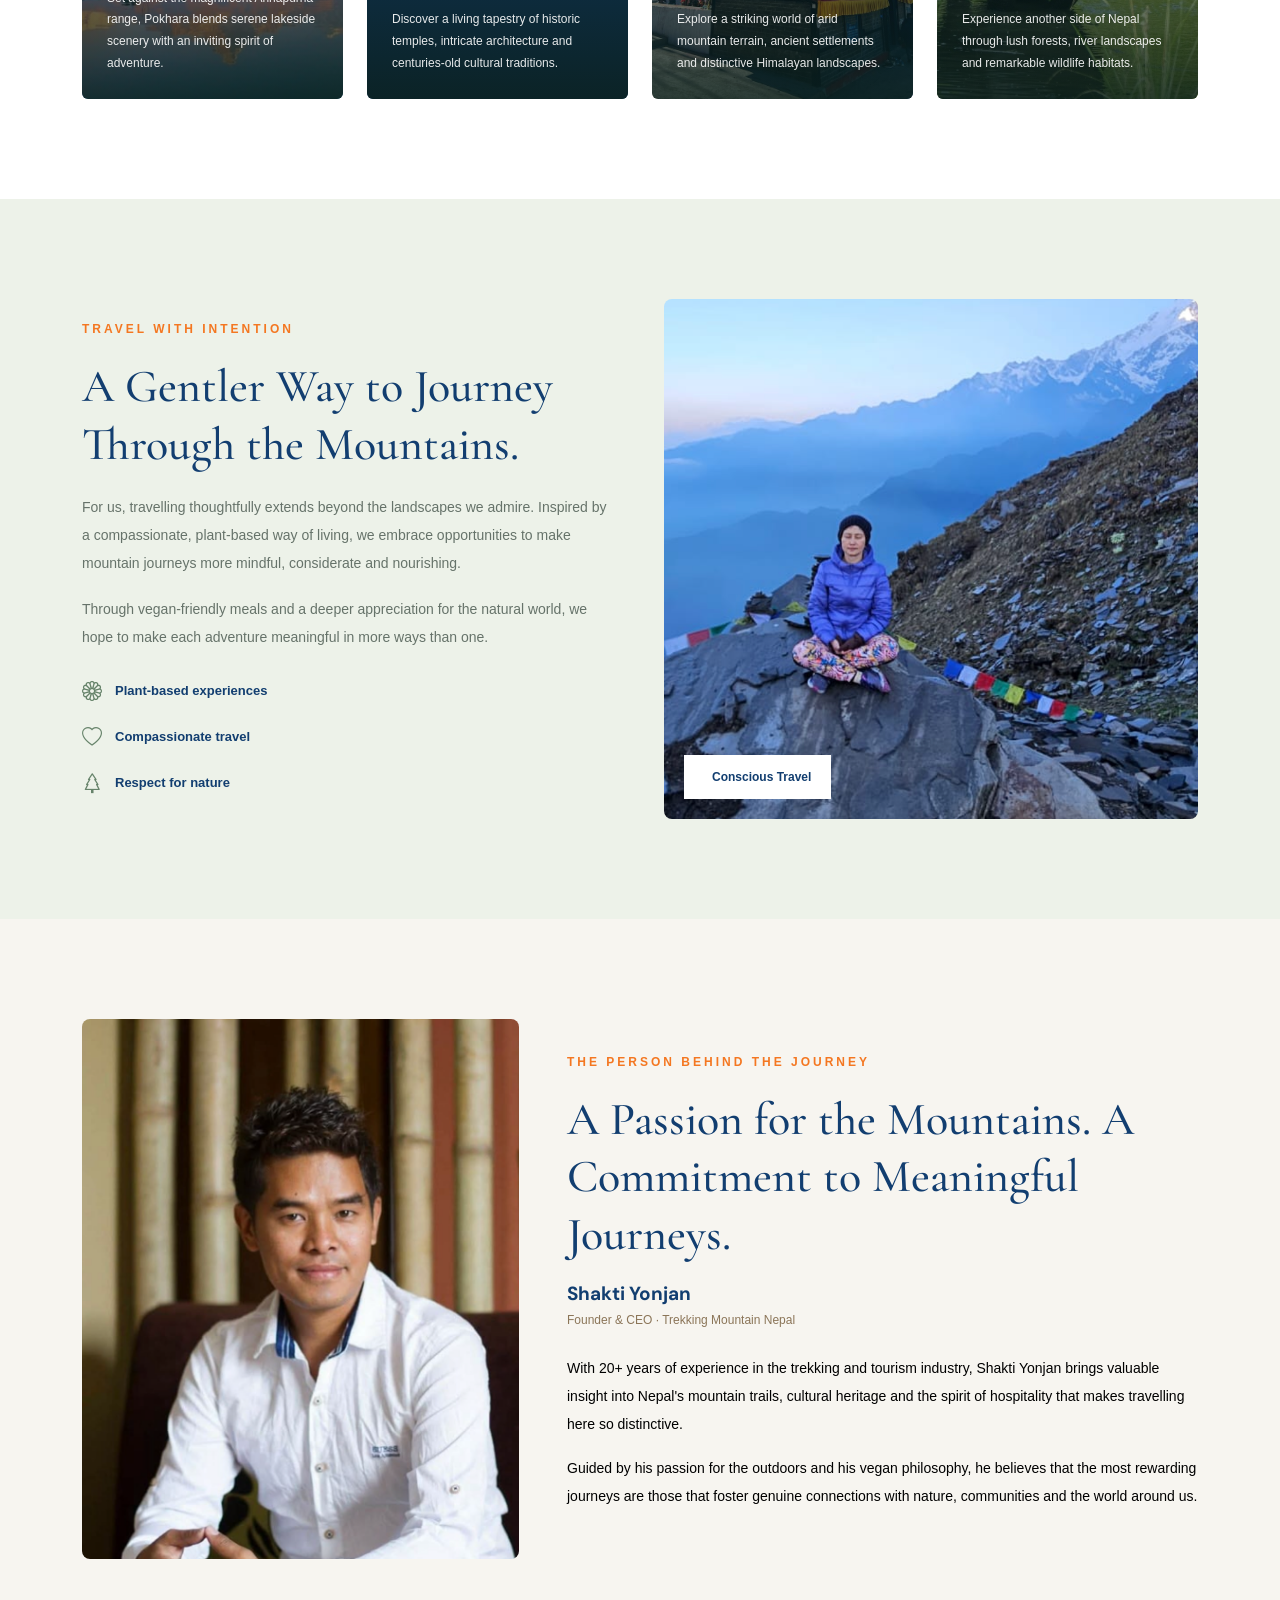
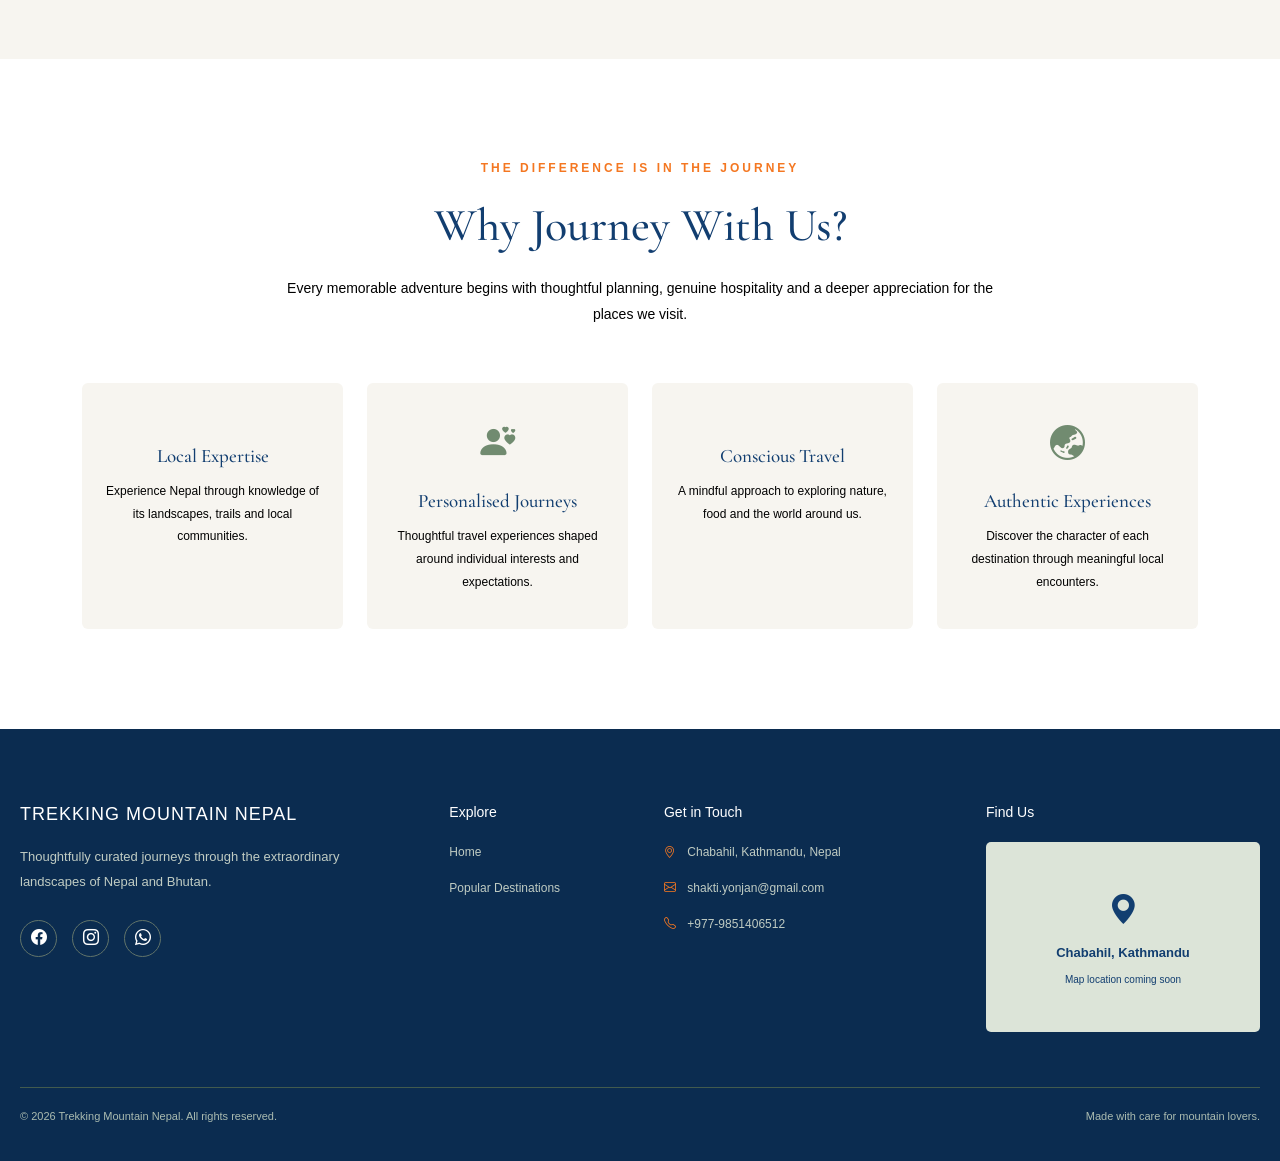
==== commit d8f44db8: "updated" ====
--- a/index.html
+++ b/index.html
@@ -918,9 +918,8 @@
 
 </body>
 </html>
-Context window full
-Start a new chat with an automatic summary of this conversation, or upgrade to continue here with more context available in every chat.
-
-
-
-
+
+
+
+
+
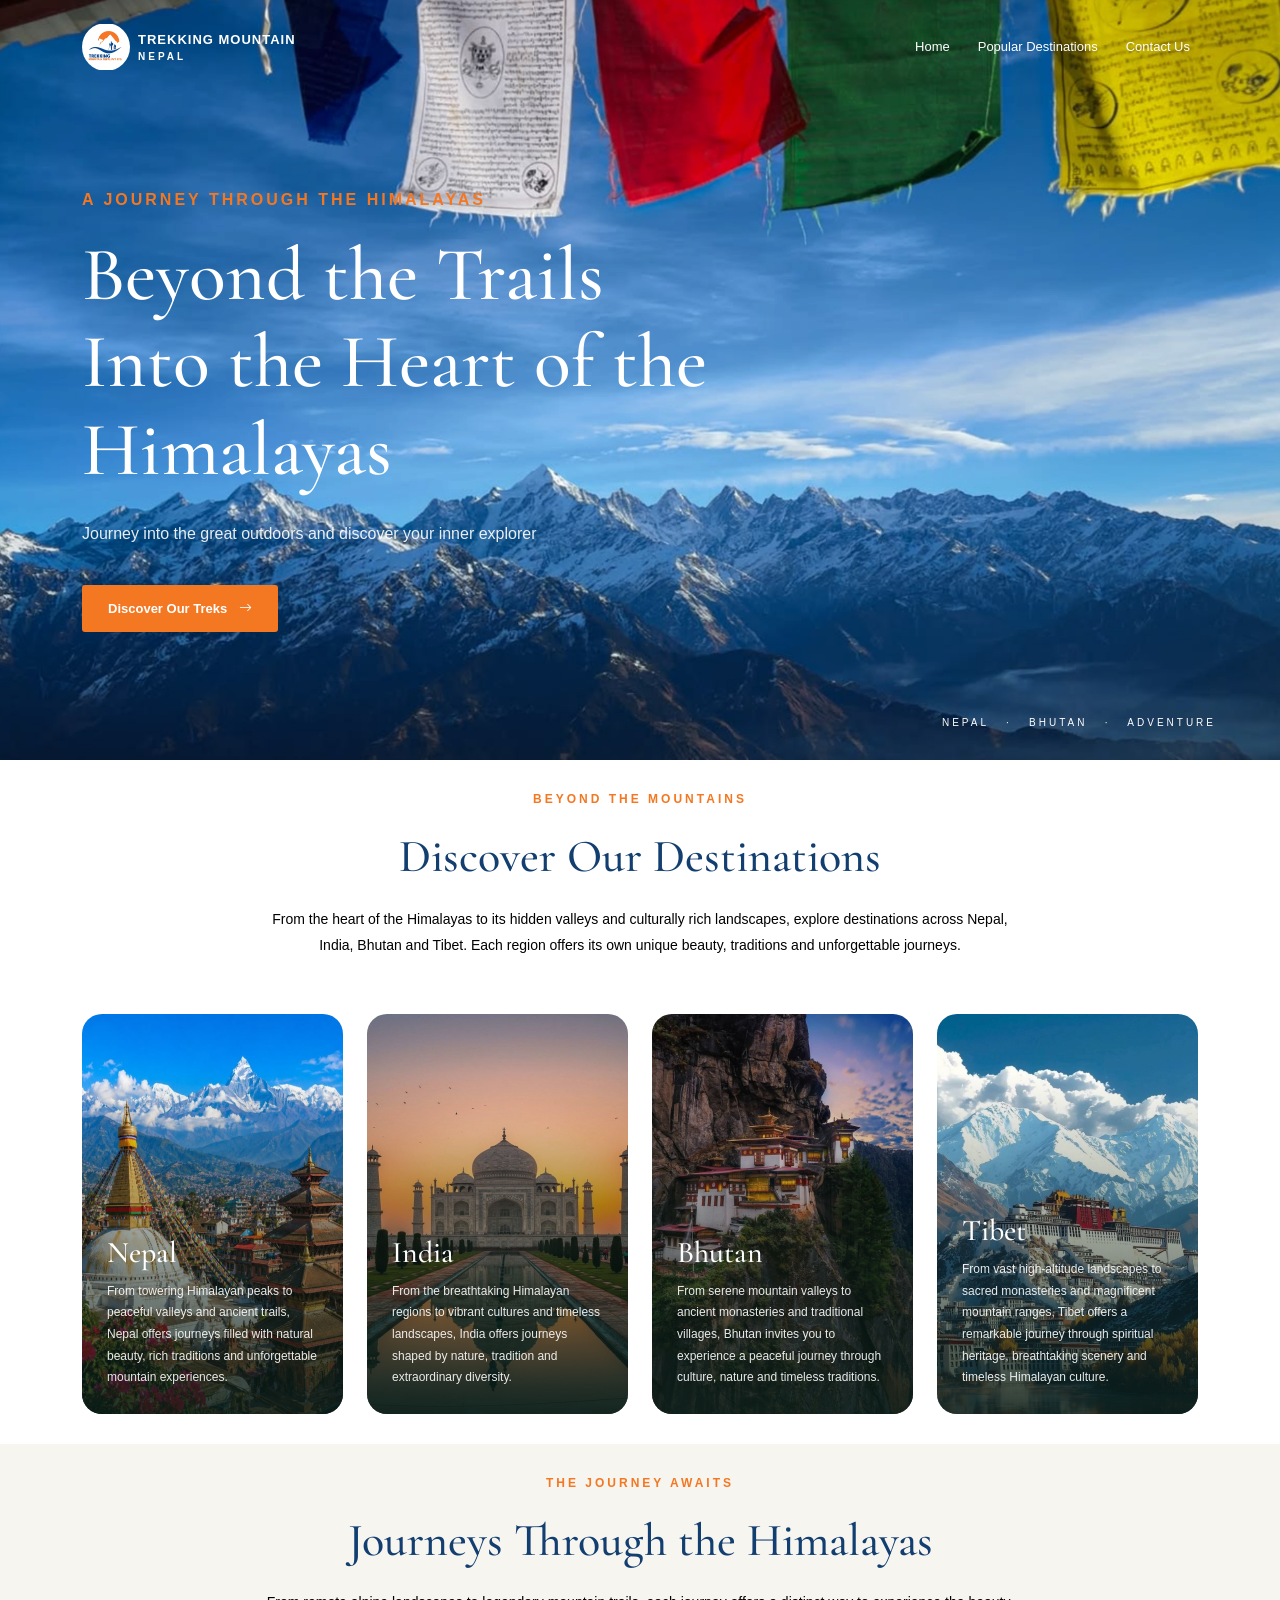
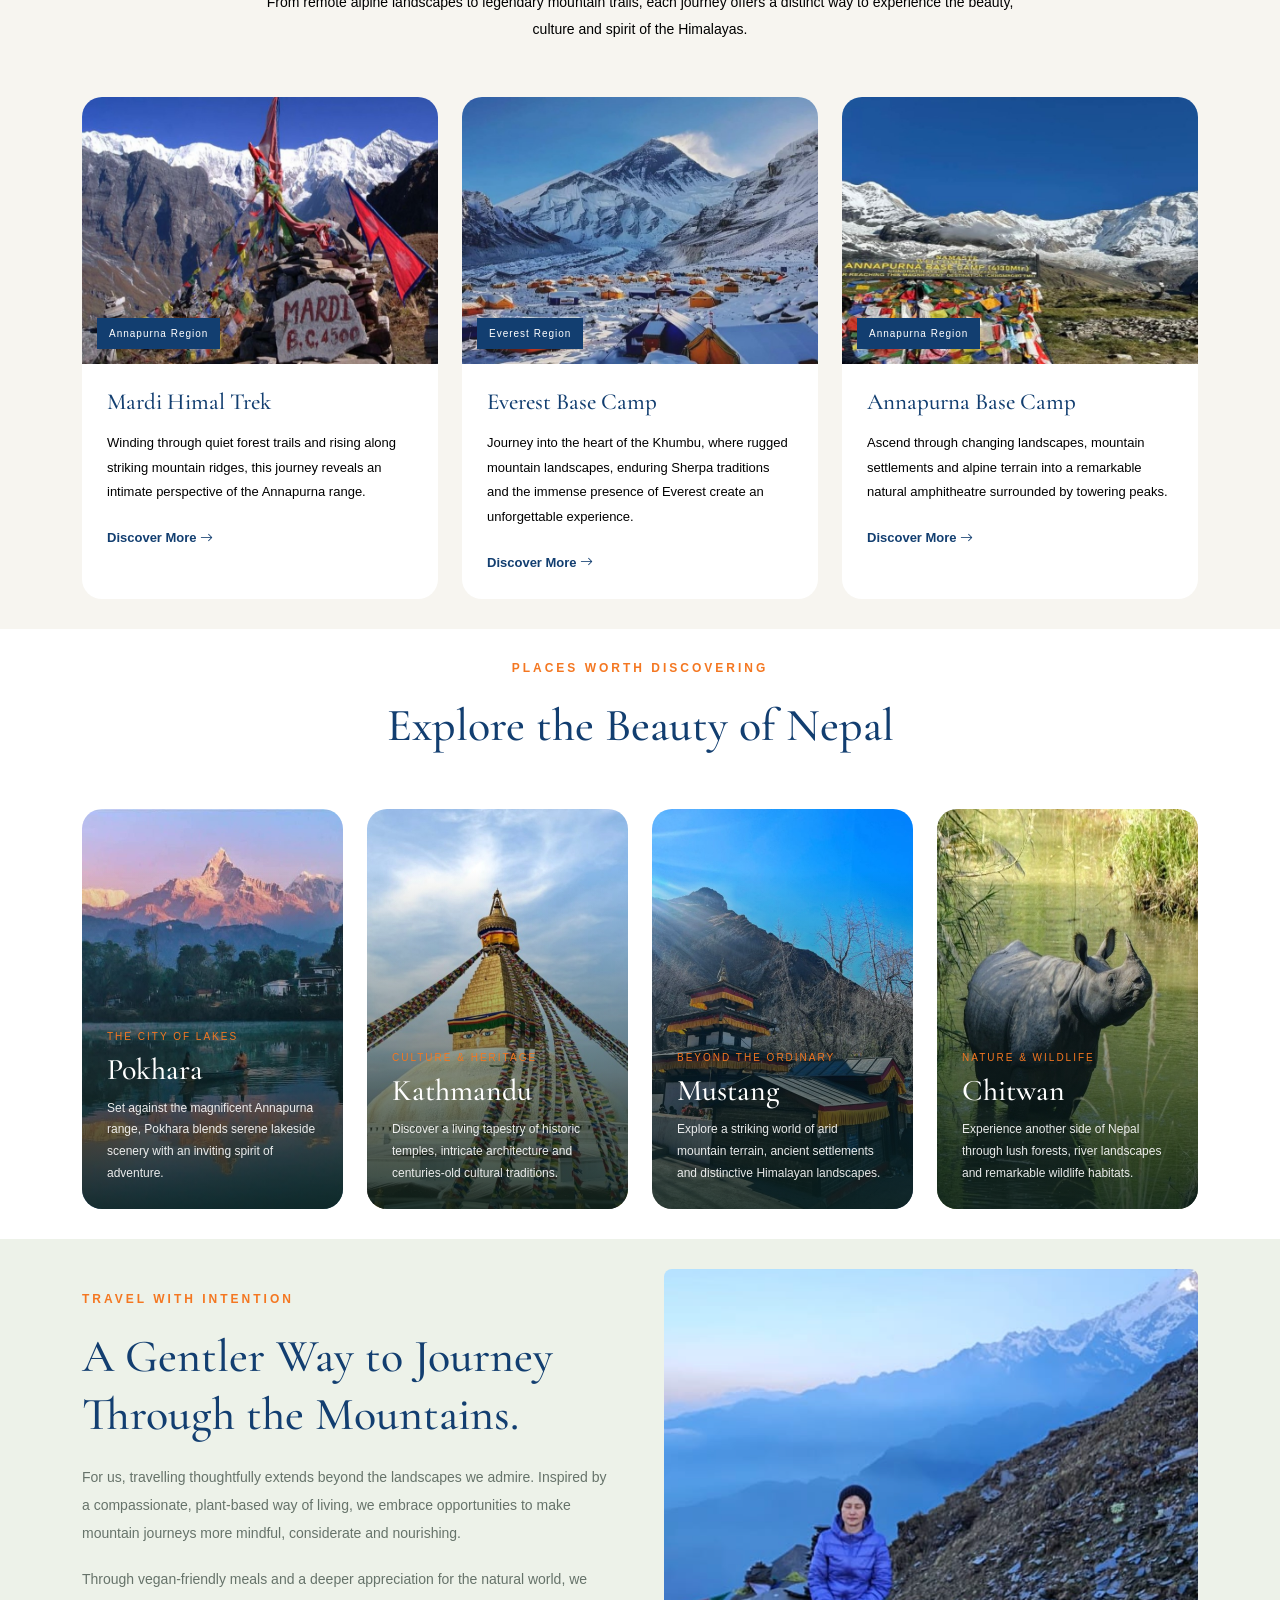
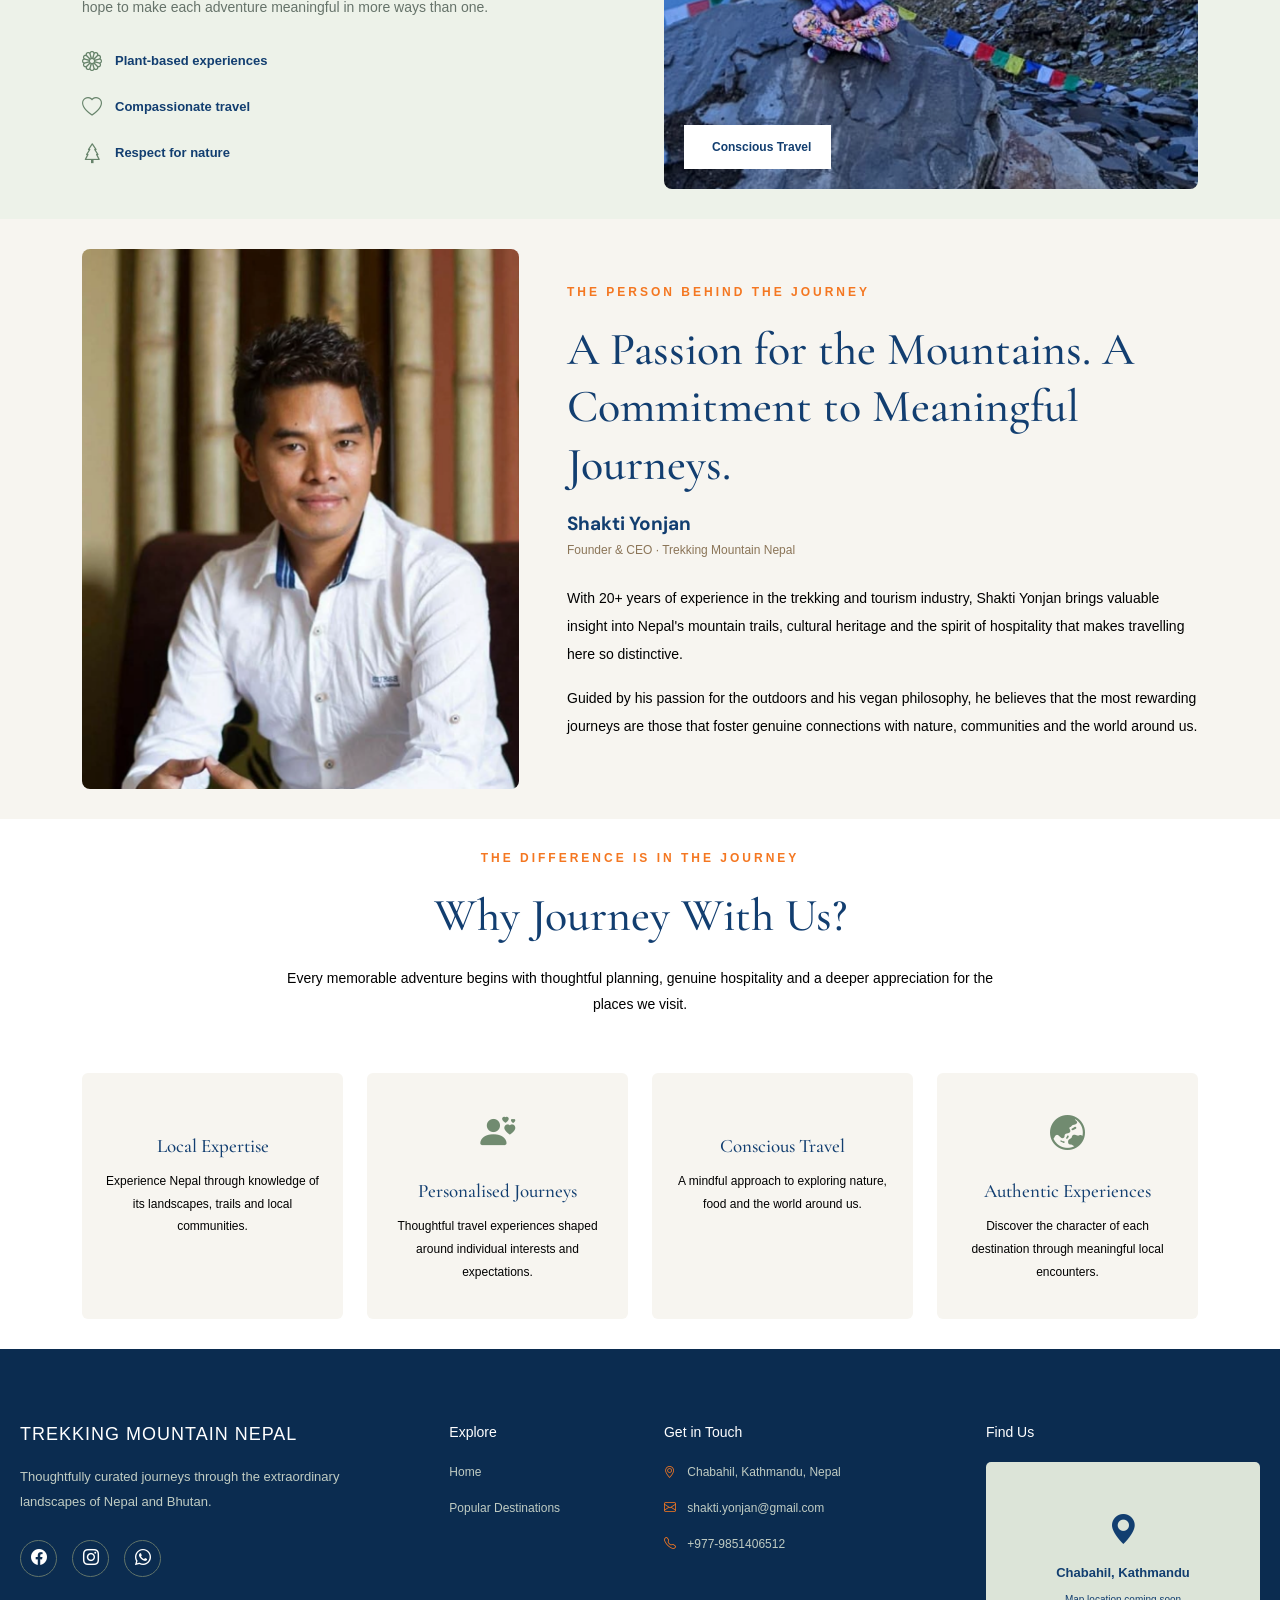
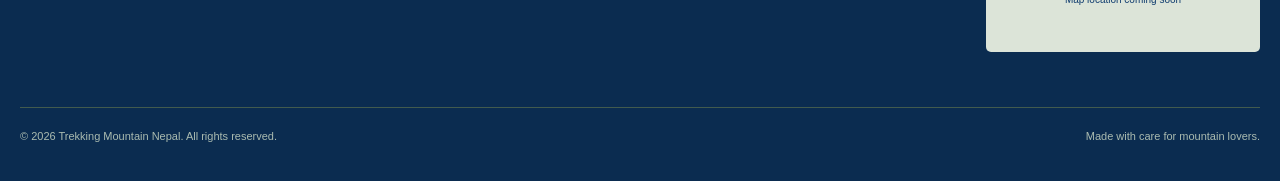
==== commit 91e38f87: "updated" ====
--- a/index.html
+++ b/index.html
@@ -105,19 +105,17 @@
 
         <div class="hero-content container">
 
-            <p class="hero-subtitle">
+            <p class="hero-subtitle" style="font-size: 1rem;">
                 A JOURNEY THROUGH THE HIMALAYAS
             </p>
 
-            <h1>
+            <h1 >
                 Beyond the Trails<br>
                 Into the Heart of the Himalayas
             </h1>
 
-            <p class="hero-description">
-                Discover the extraordinary landscapes of Nepal through
-                thoughtfully curated journeys, authentic encounters
-                and the quiet beauty of the mountains.
+            <p class="hero-description" style="font-size: 1rem;">
+                Journey into the great outdoors and discover your inner explorer
             </p>
 
             <a href="/destinations.html" class="btn hero-button">
@@ -299,7 +297,7 @@
                     <div class="trek-card">
 
                         <div class="image-wrapper">
-                            <img src="/images/everstbc.jpg"
+                            <img src="/images/everestbc.jpg"
                                  alt="Everest Base Camp mountains">
                             <span class="image-tag">Everest Region</span>
                         </div>
@@ -411,7 +409,7 @@
                 <div class="col-md-6 col-lg-3">
                     <div class="destination-card">
 
-                        <img src="https://images.unsplash.com/photo-1605640840605-14ac1855827b?w=900"
+                        <img src="/images/ktm.jpg"
                              alt="Kathmandu heritage">
 
                         <div class="destination-overlay">
--- a/style.css
+++ b/style.css
@@ -114,7 +114,7 @@
 
 .hero-section {
     min-height: 760px;
-    height: 100vh;
+    height: 80vh;
     max-height: 950px;
 
     display: flex;
@@ -124,11 +124,11 @@
     overflow: hidden;
 
     background-image:
-        linear-gradient(
-            rgba(10, 30, 25, 0.48),
-            rgba(10, 30, 25, 0.55)
-        ),
-        url("/images/hero3.jpg");
+         /* linear-gradient(
+            90deg,
+            rgba(18, 62, 112, 0.88) 0%,
+        ),  */
+        url("/images/hero4.jpg");
 
     background-size: cover;
     background-position: center;
@@ -168,7 +168,7 @@
 
 .hero-button {
     background: var(--sand);
-    color: var(--dark-green);
+    color: var(--white);
     border: none;
     padding: 14px 26px;
     border-radius: 3px;
@@ -257,7 +257,7 @@
 ========================================= */
 
 .section-padding {
-    padding: 100px 0;
+    padding: 30px 0;
 }
 
 .section-heading {
@@ -294,7 +294,7 @@
     height: 100%;
     background: white;
     overflow: hidden;
-    border-radius: 8px;
+    border-radius: 20px;
     transition: transform 0.3s ease, box-shadow 0.3s ease;
 }
 
@@ -374,7 +374,7 @@
     height: 400px;
     position: relative;
     overflow: hidden;
-    border-radius: 6px;
+    border-radius: 20px;
     background: var(--forest-green);
 }
 
